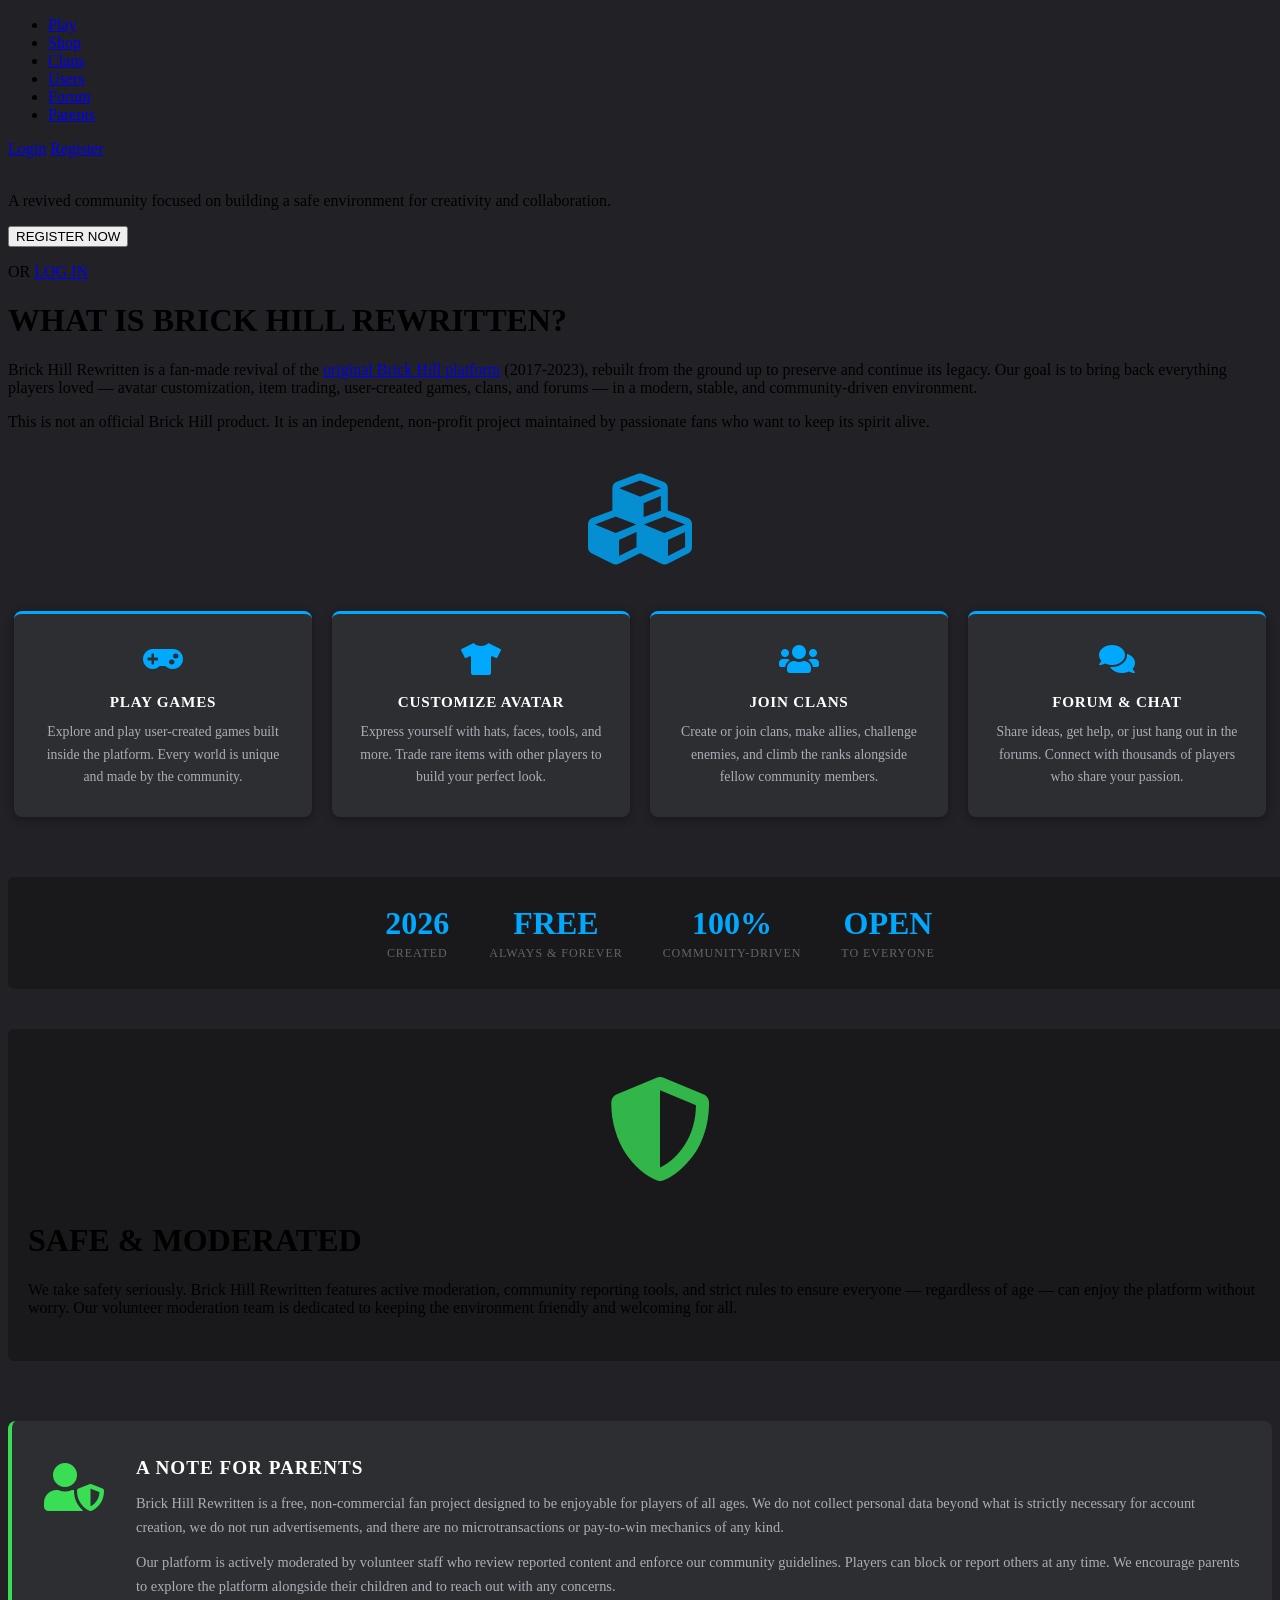
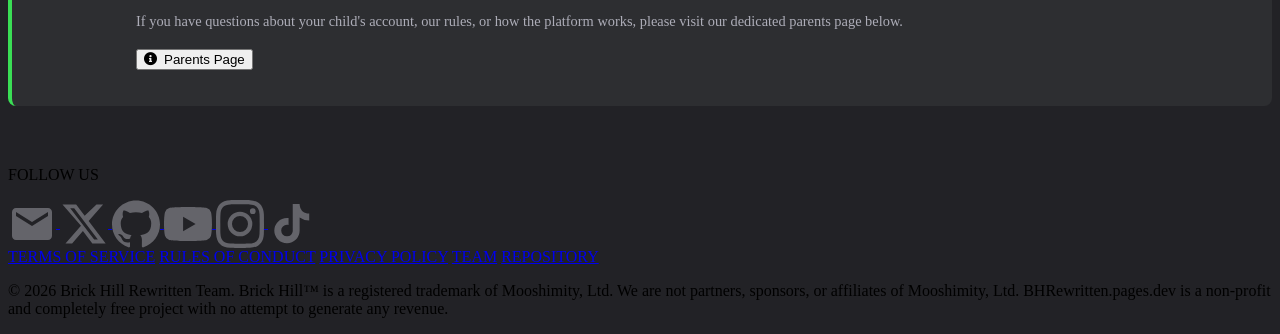
==== index.html @ 9c83d8af "#001: Addition of the homepage" ====
<!DOCTYPE html>
<html lang="en" class="theme-dark">
<head>

<meta charset="utf-8">
<meta name="viewport" content="width=device-width, initial-scale=1">
<meta name="theme-color" content="#00A9FE">
<meta name="og:image" content="cdn/favicon.ico">
<meta name="og:site_name" content="Brick Hill Rewritten">
<meta name="og:description" content="A platform built on its community where you can customise your avatar, create and play games, or just socialise with others!">
<meta name="csrf-token" content="A2PENEVIBz4i1ykmgfzzPBKnnveOtSTsAEjnSkka">
<meta name="user-data" data-authenticated="false">
<title>Brick Hill Rewritten</title>
<meta name="og:title" content="Brick Hill Rewritten">
<link href="cdn/favicon.ico" rel="icon">
<link href="cdn/css/c9a0705161b97f89816f.css" rel="stylesheet" type="text/css">
<link href="cdn/css/0ae4afbd7666558dc6c6.css" rel="stylesheet" type="text/css">
<link rel="stylesheet" href="https://use.fontawesome.com/releases/v5.6.3/css/all.css" crossorigin="anonymous">
<script src="cdn/js/a7ee297bf1549559dc3f.js"></script>
<script src="cdn/js/2be524371fb890d9a658.js"></script>
<script src="cdn/js/d5fc6b02ce16b82664fd.js"></script>
<script src="cdn/js/fd81458147e6d5526c5d.js"></script>
<script src="cdn/js/57af023c87e71bf36f5a.js"></script>
<meta name="author" content="Brick Hill Rewritten">

<style>
body {
    background-color: #222226;
}

.feature-cards {
    display: flex;
    flex-wrap: wrap;
    gap: 20px;
    justify-content: center;
    margin: 20px 0 60px;
    width: 100%;
}
.feature-card {
    background-color: #2d2e31;
    border-radius: 8px;
    padding: 28px 24px;
    flex: 1 1 200px;
    max-width: 250px;
    text-align: center;
    border-top: 3px solid #00A9FE;
    box-shadow: 0 2px 8px rgba(0,0,0,.35);
}
.feature-card .feature-icon {
    font-size: 2rem;
    color: #00A9FE;
    margin-bottom: 14px;
}
.feature-card h3 {
    margin: 0 0 10px;
    font-size: .95em;
    font-weight: 700;
    text-transform: uppercase;
    letter-spacing: .05em;
    color: #fff;
}
.feature-card p {
    font-size: .86em;
    color: #adadb8;
    line-height: 1.65;
    margin: 0;
}

.stats-bar {
    background-color: #19191c;
    padding: 28px 20px;
    width: 100%;
    margin: 40px 0;
    border-radius: 6px;
}
.stats-bar .stats-inner {
    display: flex;
    justify-content: center;
    flex-wrap: wrap;
    gap: 40px;
}
.stats-bar .stat-item  { display: flex; flex-direction: column; align-items: center; }
.stats-bar .stat-number { font-size: 2rem; font-weight: 700; color: #00A9FE; }
.stats-bar .stat-label  { font-size: .75em; color: #64646a; text-transform: uppercase; letter-spacing: .08em; margin-top: 4px; }

.parents-section {
    background-color: #2d2e31;
    border-radius: 8px;
    padding: 36px 32px;
    margin: 0 0 60px;
    width: 100%;
    display: flex;
    align-items: flex-start;
    gap: 32px;
    border-left: 4px solid #3ADE55;
    box-sizing: border-box;
}
.parents-section .parents-icon { font-size: 3rem; color: #3ADE55; flex-shrink: 0; margin-top: 4px; }
.parents-section h2 { margin: 0 0 12px; font-size: 1.2em; font-weight: 700; text-transform: uppercase; letter-spacing: .05em; color: #fff; }
.parents-section p  { margin: 0 0 10px; color: #adadb8; font-size: .9em; line-height: 1.7; }
.parents-section .parents-links { margin-top: 16px; display: flex; gap: 12px; flex-wrap: wrap; }

.static-footer-wrap {
    position: relative;
}
.static-footer-wrap footer {
    position: relative !important;
    bottom: auto !important;
}
.footer-social-icon {
    display: inline-block;
    width: 48px;
    height: 48px;
    fill: #64646a;
    vertical-align: middle;
}

@media screen and (max-width: 767px) {
    .parents-section { flex-direction: column; padding: 24px 18px; }
    .feature-card    { max-width: 100%; }
}
</style>
</head>
<body>

<nav>
<div class="primary">
<div class="grid">
<div class="push-left">
<ul>
<li>
<a href="/play">
Play
</a>
</li>
<li>
<a href="/shop">
Shop
</a>
</li>
<li>
<a href="/clans">
Clans
</a>
</li>
<li>
<a href="/users">
Users
</a>
</li>
<li>
<a href="/forum">
Forum
</a>
</li>
<li>
<a href="/parents">
Parents
</a>
</li>
</ul>
</div>
<div class="nav-user push-right" id="info">
<div class="username login-buttons">
<a href="/login" class="login-button">Login</a>
<a href="/register" class="register-button">Register</a>
</div>
</div>
</div>
</div>
</nav>

<div class="new-theme landing-banner index-top-bar">
<img class="landing-image-top"/>
<p class="title shadow white-text"> A revived community focused on building a safe environment for creativity and collaboration. </p>
<a href="/register">
<button class="button blue no-overflow">REGISTER NOW</button>
</a>
<p class="landing-subtext shadow white-text">
OR <a class="landing-subtext" href="/login">LOG IN</a>
</p>
</div>

<div class="main-holder grid">
<notification id="notification-v" class="notification"></notification>

<div class="landing-content-section">
<div class="section-content-left">
<h1 class="section-content-title">WHAT IS BRICK HILL REWRITTEN?</h1>
<p class="section-content-text">Brick Hill Rewritten is a fan-made revival of the <a href="https://brick-hill.com">original Brick Hill platform</a> (2017-2023), rebuilt from the ground up to preserve and continue its legacy. Our goal is to bring back everything players loved — avatar customization, item trading, user-created games, clans, and forums — in a modern, stable, and community-driven environment.</p>
<p class="section-content-text" style="margin-top: 14px;">This is not an official Brick Hill product. It is an independent, non-profit project maintained by passionate fans who want to keep its spirit alive.</p>
</div>
<div class="section-content-right section-image" style="text-align:center;padding:20px;">
<i class="fas fa-cubes" style="font-size:6.5rem;color:#00A9FE;opacity:.8;"></i>
</div>
</div>

<div class="feature-cards">
<div class="feature-card">
<div class="feature-icon"><i class="fas fa-gamepad"></i></div>
<h3>Play Games</h3>
<p>Explore and play user-created games built inside the platform. Every world is unique and made by the community.</p>
</div>
<div class="feature-card">
<div class="feature-icon"><i class="fas fa-tshirt"></i></div>
<h3>Customize Avatar</h3>
<p>Express yourself with hats, faces, tools, and more. Trade rare items with other players to build your perfect look.</p>
</div>
<div class="feature-card">
<div class="feature-icon"><i class="fas fa-users"></i></div>
<h3>Join Clans</h3>
<p>Create or join clans, make allies, challenge enemies, and climb the ranks alongside fellow community members.</p>
</div>
<div class="feature-card">
<div class="feature-icon"><i class="fas fa-comments"></i></div>
<h3>Forum & Chat</h3>
<p>Share ideas, get help, or just hang out in the forums. Connect with thousands of players who share your passion.</p>
</div>
</div>

<div class="stats-bar">
<div class="stats-inner">
<div class="stat-item">
<span class="stat-number">2026</span>
<span class="stat-label">Created</span>
</div>
<div class="stat-item">
<span class="stat-number">FREE</span>
<span class="stat-label">Always & Forever</span>
</div>
<div class="stat-item">
<span class="stat-number">100%</span>
<span class="stat-label">Community-Driven</span>
</div>
<div class="stat-item">
<span class="stat-number">OPEN</span>
<span class="stat-label">To Everyone</span>
</div>
</div>
</div>

<div class="stats-bar landing-content-section" style="background-color: #19191c;border-radius: 6px;">
<div class="section-content-left section-image" style="text-align:center;padding:20px;">
<i class="fas fa-shield-alt" style="font-size:6.5rem;color:#3ADE55;opacity:.8;"></i>
</div>
<div class="section-content-right">
<h1 class="section-content-title">SAFE & MODERATED</h1>
<p class="section-content-text">We take safety seriously. Brick Hill Rewritten features active moderation, community reporting tools, and strict rules to ensure everyone — regardless of age — can enjoy the platform without worry. Our volunteer moderation team is dedicated to keeping the environment friendly and welcoming for all.</p>
</div>
</div>

<div class="parents-section" style="margin-top:60px;">
<div class="parents-icon"><i class="fas fa-user-shield"></i></div>
<div>
<h2>A Note for Parents</h2>
<p>Brick Hill Rewritten is a free, non-commercial fan project designed to be enjoyable for players of all ages. We do not collect personal data beyond what is strictly necessary for account creation, we do not run advertisements, and there are no microtransactions or pay-to-win mechanics of any kind.</p>
<p>Our platform is actively moderated by volunteer staff who review reported content and enforce our community guidelines. Players can block or report others at any time. We encourage parents to explore the platform alongside their children and to reach out with any concerns.</p>
<p>If you have questions about your child's account, our rules, or how the platform works, please visit our dedicated parents page below.</p>
<div class="parents-links">
<a href="/parents">
<button class="button green no-overflow"><i class="fas fa-info-circle" style="margin-right:7px;"></i>Parents Page</button>
</a>
</div>
</div>
</div>

</div>
<div class="static-footer-wrap new-theme">
<footer>
  <div class="footer-social very-bold flex">
    <p class="blue-text no-mobile">FOLLOW US</p>

    <a href="mailto:bhrewritten@gmail.com" target="_blank">
      <svg class="footer-social-icon" viewBox="0 0 24 24" xmlns="http://www.w3.org/2000/svg">
      <path d="M20 4H4c-1.1 0-1.99.9-1.99 2L2 18c0 1.1.9 2 2 2h16c1.1 0 2-.9 2-2V6c0-1.1-.9-2-2-2zm0 4l-8 5-8-5V6l8 5 8-5v2z"/>
     </svg>
    </a>

    <a href="https://x.com/bhrewritten" target="_blank">
      <svg class="footer-social-icon" viewBox="0 0 24 24" xmlns="http://www.w3.org/2000/svg">
        <path d="M18.244 2.25h3.308l-7.227 8.26 8.502 11.24H16.17l-4.714-6.231-5.401 6.231H2.744l7.737-8.835L1.254 2.25H8.08l4.253 5.622 5.91-5.622zm-1.161 17.52h1.833L7.084 4.126H5.117z"/>
      </svg>
    </a>

    <a href="https://github.com/luizcsx/bhrewritten" target="_blank">
      <svg class="footer-social-icon" viewBox="0 0 24 24" xmlns="http://www.w3.org/2000/svg">
        <path d="M12 .297c-6.63 0-12 5.373-12 12 0 5.303 3.438 9.8 8.205 11.385.6.113.82-.258.82-.577 0-.285-.01-1.04-.015-2.04-3.338.724-4.042-1.61-4.042-1.61C4.422 18.07 3.633 17.7 3.633 17.7c-1.087-.744.084-.729.084-.729 1.205.084 1.838 1.236 1.838 1.236 1.07 1.835 2.809 1.305 3.495.998.108-.776.417-1.305.76-1.605-2.665-.3-5.466-1.332-5.466-5.93 0-1.31.465-2.38 1.235-3.22-.135-.303-.54-1.523.105-3.176 0 0 1.005-.322 3.3 1.23.96-.267 1.98-.399 3-.405 1.02.006 2.04.138 3 .405 2.28-1.552 3.285-1.23 3.285-1.23.645 1.653.24 2.873.12 3.176.765.84 1.23 1.91 1.23 3.22 0 4.61-2.805 5.625-5.475 5.92.42.36.81 1.096.81 2.22 0 1.606-.015 2.896-.015 3.286 0 .315.21.69.825.57C20.565 22.092 24 17.592 24 12.297c0-6.627-5.373-12-12-12"/>
      </svg>
    </a>

    <a href="https://www.youtube.com/@bhrewritten" target="_blank">
      <svg class="footer-social-icon" viewBox="0 0 24 24" xmlns="http://www.w3.org/2000/svg">
        <path d="M23.498 6.186a3.016 3.016 0 0 0-2.122-2.136C19.505 3.545 12 3.545 12 3.545s-7.505 0-9.377.505A3.017 3.017 0 0 0 .502 6.186C0 8.07 0 12 0 12s0 3.93.502 5.814a3.016 3.016 0 0 0 2.122 2.136c1.871.505 9.376.505 9.376.505s7.505 0 9.377-.505a3.015 3.015 0 0 0 2.122-2.136C24 15.93 24 12 24 12s0-3.93-.502-5.814zM9.545 15.568V8.432L15.818 12l-6.273 3.568z"/>
      </svg>
    </a>

    <a href="https://instagram.com/bhrewritten" target="_blank">
      <svg class="footer-social-icon" viewBox="0 0 24 24" xmlns="http://www.w3.org/2000/svg">
        <path d="M12 2.163c3.204 0 3.584.012 4.85.07 3.252.148 4.771 1.691 4.919 4.919.058 1.265.069 1.645.069 4.849 0 3.205-.012 3.584-.069 4.849-.149 3.225-1.664 4.771-4.919 4.919-1.266.058-1.644.07-4.85.07-3.204 0-3.584-.012-4.849-.07-3.26-.149-4.771-1.699-4.919-4.92-.058-1.265-.07-1.644-.07-4.849 0-3.204.013-3.583.07-4.849.149-3.227 1.664-4.771 4.919-4.919 1.266-.057 1.645-.069 4.849-.069zM12 0C8.741 0 8.333.014 7.053.072 2.695.272.273 2.69.073 7.052.014 8.333 0 8.741 0 12c0 3.259.014 3.668.072 4.948.2 4.358 2.618 6.78 6.98 6.98C8.333 23.986 8.741 24 12 24c3.259 0 3.668-.014 4.948-.072 4.354-.2 6.782-2.618 6.979-6.98.059-1.28.073-1.689.073-4.948 0-3.259-.014-3.667-.072-4.947-.196-4.354-2.617-6.78-6.979-6.98C15.668.014 15.259 0 12 0zm0 5.838a6.162 6.162 0 1 0 0 12.324 6.162 6.162 0 0 0 0-12.324zM12 16a4 4 0 1 1 0-8 4 4 0 0 1 0 8zm6.406-11.845a1.44 1.44 0 1 0 0 2.881 1.44 1.44 0 0 0 0-2.881z"/>
      </svg>
    </a>

    <a href="https://tiktok.com/@bhrewritten" target="_blank">
      <svg class="footer-social-icon" viewBox="0 0 24 24" xmlns="http://www.w3.org/2000/svg">
        <path d="M19.59 6.69a4.83 4.83 0 0 1-3.77-4.25V2h-3.45v13.67a2.89 2.89 0 0 1-2.88 2.5 2.89 2.89 0 0 1-2.89-2.89 2.89 2.89 0 0 1 2.89-2.89c.28 0 .54.04.79.1V9.01a6.33 6.33 0 0 0-.79-.05 6.34 6.34 0 0 0-6.34 6.34 6.34 6.34 0 0 0 6.34 6.34 6.34 6.34 0 0 0 6.33-6.34V8.69a8.18 8.18 0 0 0 4.78 1.52V6.76a4.85 4.85 0 0 1-1.01-.07z"/>
      </svg>
    </a>
  </div>

  <div class="footer-divider"></div>

  <div class="footer-links flex">
    <a href="/terms">TERMS OF SERVICE</a>
    <a href="/rules">RULES OF CONDUCT</a>
    <a href="/privacy">PRIVACY POLICY</a>
    <a href="/team">TEAM</a>
    <a href="https://github.com/luizcsx/bh-rewritten">REPOSITORY</a>
  </div>

  <div class="footer-divider"></div>

  <p class="footer-copyright">
    &copy; <script>document.write(new Date().getFullYear())</script> Brick Hill Rewritten Team. Brick Hill™ is a registered trademark of Mooshimity, Ltd. We are not partners, sponsors, or affiliates of Mooshimity, Ltd. BHRewritten.pages.dev is a non-profit and completely free project with no attempt to generate any revenue.
  </p>
</footer>
</div>

</body>
</html>
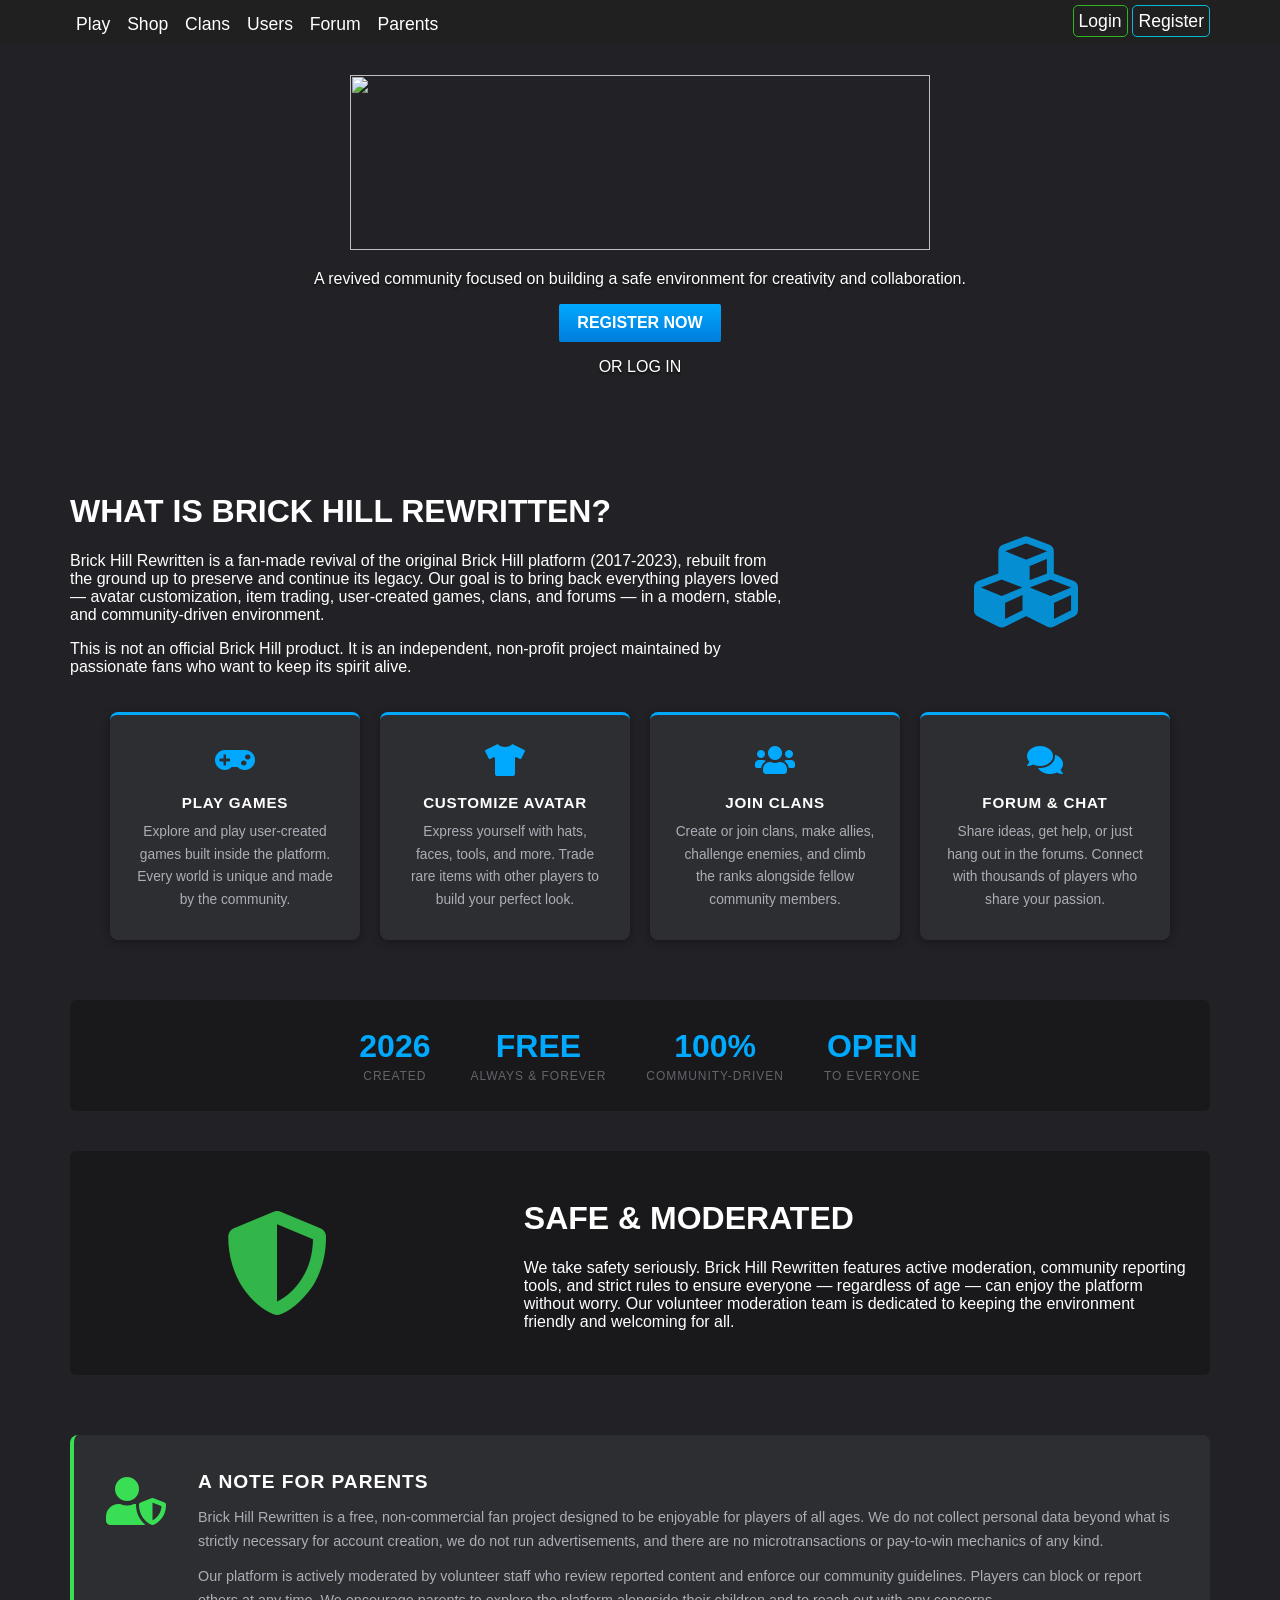
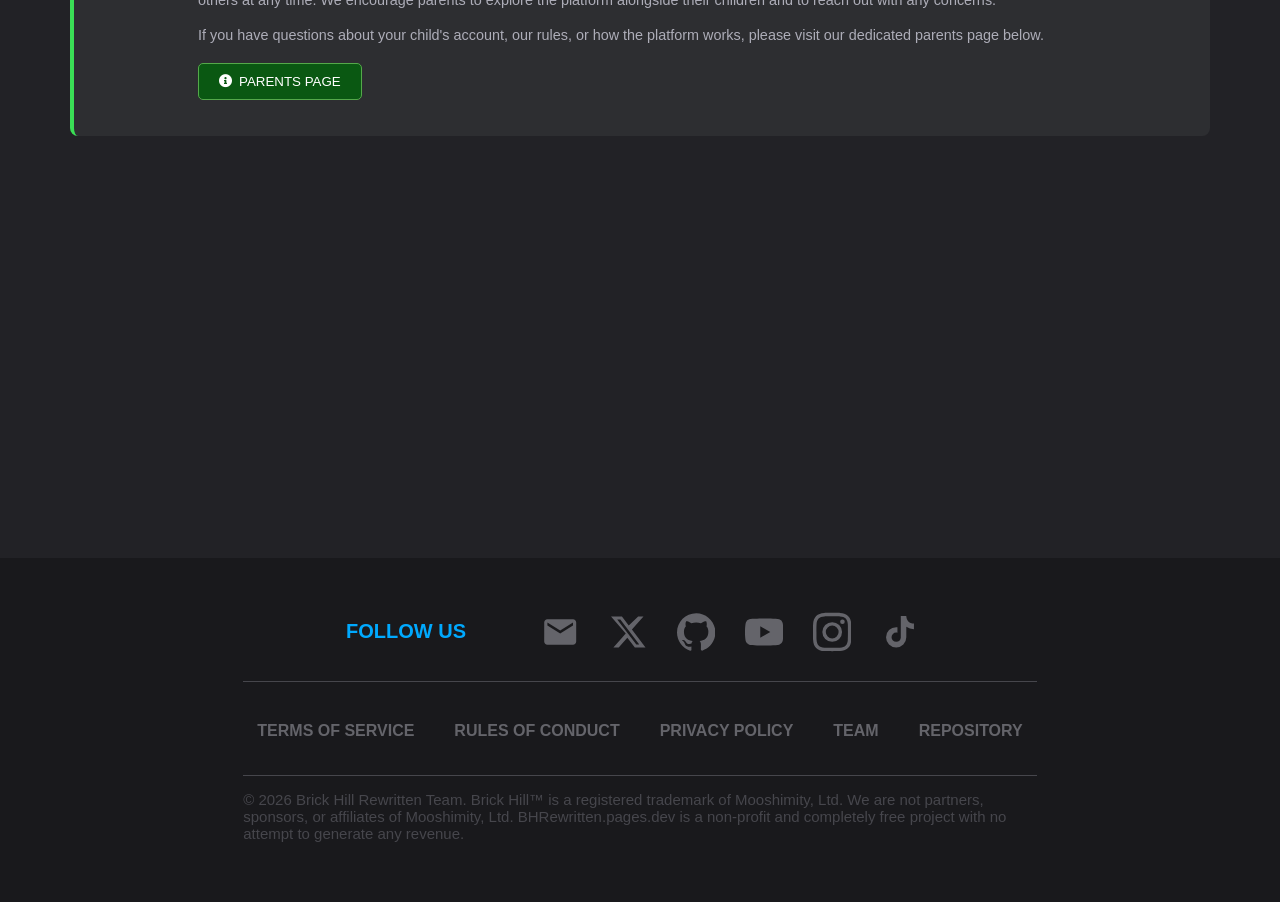
==== commit 7c383eb0: "#005: Repository link corrected" ====
--- a/index.html
+++ b/index.html
@@ -314,7 +314,7 @@
     <a href="/rules">RULES OF CONDUCT</a>
     <a href="/privacy">PRIVACY POLICY</a>
     <a href="/team">TEAM</a>
-    <a href="https://github.com/luizcsx/bh-rewritten">REPOSITORY</a>
+    <a href="https://github.com/luizcsx/bhrewritten">REPOSITORY</a>
   </div>
 
   <div class="footer-divider"></div>
--- a/cdn/css/c9a0705161b97f89816f.css
+++ b/cdn/css/c9a0705161b97f89816f.css
@@ -0,0 +1,3511 @@
+.flex-container,.fp {
+    display: flex
+}
+
+.flex-container.flex-column,.fp.flex-column {
+    flex-direction: column
+}
+
+.flex-container .flex-child,.flex-container .fc,.fp .flex-child,.fp .fc {
+    flex: 1
+}
+
+.flex-container .flex-child.center-self,.flex-container .fc.center-self,.fp .flex-child.center-self,.fp .fc.center-self {
+    align-self: center
+}
+
+.flex-container.content-center,.fp.content-center {
+    justify-content: center
+}
+
+.flex-container .flex-card,.fp .flex-card {
+    display: flex;
+    flex: 1
+}
+
+.flex-container .flex-card.content,.fp .flex-card.content {
+    flex: 1
+}
+
+.overflow-auto {
+    overflow: auto
+}
+
+.block {
+    display: block
+}
+
+.text-right {
+    text-align: right
+}
+
+.text-left {
+    text-align: left
+}
+
+.circle {
+    border-radius: 50%
+}
+
+.unselectable {
+    user-select: none
+}
+
+.ellipsis {
+    text-overflow: ellipsis;
+    overflow: hidden;
+    white-space: nowrap
+}
+
+.no-right-rad,div.no-right-rad,label.no-right-rad {
+    border-top-right-radius: 0;
+    border-bottom-right-radius: 0
+}
+
+.no-rad,div.no-rad,label.no-rad {
+    border-radius: 0
+}
+
+.no-left-rad,div.no-left-rad,label.no-left-rad {
+    border-top-left-radius: 0;
+    border-bottom-left-radius: 0
+}
+
+.absolute {
+    position: absolute
+}
+
+.absolute.right {
+    right: 0
+}
+
+.absolute.left {
+    left: 0
+}
+
+.absolute.top {
+    top: 0
+}
+
+.absolute.bottom {
+    bottom: 0
+}
+
+.f-right {
+    float: right
+}
+
+.f-left {
+    float: left
+}
+
+html,body {
+    margin: 0;
+    padding: 0
+}
+
+body {
+    position: relative;
+    min-height: 100vh
+}
+
+li:not(.normal) {
+    list-style: none
+}
+
+ol:not(.normal),ul:not(.normal) {
+    padding: 0;
+    margin: 0
+}
+
+* {
+    box-sizing: border-box
+}
+
+a {
+    text-decoration: none;
+    color: inherit
+}
+
+button,input,textarea,option,select {
+    font-family: Montserrat,sans-serif;
+    font-weight: 500
+}
+
+button {
+    font-weight: inherit
+}
+
+button:focus,select:focus {
+    outline: none
+}
+
+@font-face {
+    font-family: montserrat;
+    font-weight: 500;
+    src: url(font/6fd836a65acf6d59bd2f.woff2)
+}
+
+@font-face {
+    font-family: montserrat;
+    font-weight: 600;
+    src: url(font/c18b4ac34e93857f7437.woff2) format("woff2"),url(font/27dfd575571f017cc9a7.ttf) format("ttf")
+}
+
+@font-face {
+    font-family: montserrat;
+    font-weight: 700;
+    src: url(font/66fd2310725b78026454.woff2) format("woff2"),url(font/68c8d686f4b0d91b92f1.ttf) format("ttf")
+}
+
+body {
+    font-family: Montserrat,sans-serif;
+    font-weight: 500;
+    color: #fff;
+    background-color: #242426
+}
+
+nav {
+    width: 100%;
+    overflow: auto;
+    margin-bottom: 20px;
+    z-index: 2
+}
+
+nav div.primary {
+    overflow: auto;
+    background-color: #212020;
+    color: #fff;
+    font-size: 1.1em;
+    padding-top: 6px
+}
+
+nav div.primary ul li a:hover {
+    border-color: red;
+    border-color: #fff
+}
+
+nav div.secondary {
+    overflow: auto;
+    background-color: #2e2f32;
+    color: #d6e5ee;
+    font-size: .9em;
+    padding-top: 0
+}
+
+nav div.secondary ul li a:hover {
+    border-color: red;
+    border-color: #fff
+}
+
+nav .info {
+    border-radius: 5px;
+    padding: 5px 10px;
+    background-color: #2e2f32;
+    display: inline-block
+}
+
+nav .info a {
+    font-size: .8em;
+    display: inline-block;
+    padding: 0 10px
+}
+
+nav .push-left,nav .push-right {
+    display: inline-block
+}
+
+nav .push-left {
+    vertical-align: top
+}
+
+nav .push-right {
+    vertical-align: bottom
+}
+
+nav .username {
+    margin: 5px 0 0 15px;
+    float: right;
+    cursor: pointer
+}
+
+nav .username .username-holder {
+    max-width: 125px
+}
+
+nav .username i {
+    vertical-align: text-top;
+    margin-left: 4px
+}
+
+@media handheld,only screen and (max-width: 767px) {
+    nav {
+        text-align:center
+    }
+
+    nav .grid {
+        padding-left: 10px
+    }
+
+    nav .nav-user {
+        text-align: center;
+        float: none
+    }
+
+    nav .username {
+        float: none;
+        margin-bottom: 5px
+    }
+
+    nav .username.login-buttons {
+        margin-bottom: 10px
+    }
+}
+
+nav div ul {
+    overflow: auto;
+    list-style: none
+}
+
+nav div ul li {
+    display: inline-block;
+    padding: 0 1px
+}
+
+nav div ul li a {
+    display: inline-block;
+    padding: 8px 5px;
+    border-bottom: 2px solid transparent
+}
+
+.login-button {
+    border: 1px solid #2fb621;
+    color: #fff;
+    padding: 5px;
+    border-radius: 5px;
+    transition: background-color 50ms linear
+}
+
+.login-button:hover {
+    background-color: #2fb621
+}
+
+.register-button {
+    border: 1px solid #00bcd4;
+    color: #fff;
+    padding: 5px;
+    border-radius: 5px;
+    transition: background-color 50ms linear
+}
+
+.register-button:hover {
+    background-color: #00bcd4
+}
+
+.notif,.nav-notif {
+    margin-top: -4px;
+    float: right;
+    background-color: #c61400;
+    padding: 2px 4px;
+    color: #fff;
+    font-size: .6em;
+    font-weight: 600;
+    border-radius: 5px
+}
+
+.side-ad {
+    padding-top: 50px;
+    padding-left: 50px;
+    padding-right: 50px;
+    position: absolute;
+    display: none
+}
+
+@media only screen and (min-width: 1500px) {
+    .side-ad {
+        display:block
+    }
+}
+
+@media only screen and (max-width: 1800px) {
+    .side-ad {
+        padding-left:10px;
+        padding-right: 10px
+    }
+}
+
+.card {
+    border-radius: 5px;
+    overflow: auto;
+    box-shadow: 0 2px 5px #0003
+}
+
+.card .top:not(.absolute) {
+    overflow: auto;
+    padding: 10px;
+    font-weight: 700;
+    border-bottom: 1.5px solid;
+    color: #fff;
+    background-color: #3b3c40;
+    border-color: #2d2e31
+}
+
+.card .top:not(.absolute).green {
+    color: #54a84a;
+    background-color: #0a5812;
+    border-color: #54a84a
+}
+
+.card .top:not(.absolute).blue {
+    color: #869eff;
+    background-color: #134b7b;
+    border-color: #869eff
+}
+
+.card .top:not(.absolute).red {
+    color: #ff8686;
+    background-color: #9f1212;
+    border-color: #ff6161
+}
+
+.card .top:not(.absolute).orange {
+    color: #e5c765;
+    background-color: #9f7e12;
+    border-color: #e5c765
+}
+
+.card .content {
+    height: inherit;
+    overflow: auto;
+    padding: 10px;
+    background-color: #343538
+}
+
+.card .border {
+    border: 1px solid #dcdcdc
+}
+
+.card .name {
+    overflow: hidden;
+    color: #d2d2d2;
+    font-weight: 600;
+    display: inline-block
+}
+
+.card .creator {
+    overflow: hidden;
+    color: #dfdfdf;
+    font-size: .9em
+}
+
+.card .thumbnail {
+    padding: 20px;
+    text-align: center;
+    background-color: #233036
+}
+
+.card .thumbnail.no-padding {
+    padding: 0
+}
+
+.card .thumbnail img {
+    height: 100%;
+    width: 100%;
+    display: block
+}
+
+.card .thumbnail.dark {
+    background-color: #2d2e31
+}
+
+.card .footer {
+    border-top: 1px solid #212121;
+    padding: 10px;
+    background-color: #2f2f2f
+}
+
+.card .footer .playing {
+    text-align: right;
+    color: #af1111;
+    font-weight: 600
+}
+
+.card:not(.no-margin) {
+    margin-bottom: 10px
+}
+
+.label {
+    font-size: .9em;
+    font-weight: 500;
+    color: #e6e6e6
+}
+
+.label.dark {
+    color: #d2d2d2
+}
+
+.label.dark-grey {
+    color: #c4c4c4
+}
+
+.label.black {
+    color: #fff
+}
+
+.label.small {
+    font-size: .8em
+}
+
+button:not(.plain),.button:not(.plain) {
+    text-align: center;
+    padding: 10px 20px;
+    border-radius: 5px;
+    border: 1px solid;
+    display: inline-block;
+    text-transform: uppercase;
+    color: #fff;
+    background-color: #d0d0d0;
+    border-color: #adadad
+}
+
+button:not(.plain):not([disabled]).blue,.button:not(.plain):not([disabled]).blue {
+    color: #fff;
+    background-color: #134b7b;
+    border-color: #869eff
+}
+
+button:not(.plain):not([disabled]).green,.button:not(.plain):not([disabled]).green {
+    color: #fff;
+    background-color: #0a5812;
+    border-color: #54a84a
+}
+
+button:not(.plain):not([disabled]).red,.button:not(.plain):not([disabled]).red {
+    color: #fff;
+    background-color: #9f1212;
+    border-color: #ff6161
+}
+
+button:not(.plain):not([disabled]).orange,.button:not(.plain):not([disabled]).orange {
+    color: #fff;
+    background-color: #9f7e12;
+    border-color: #e5c765
+}
+
+button:not(.plain):not([disabled]).hgreen,.button:not(.plain):not([disabled]).hgreen {
+    color: #54a84a;
+    background-color: #0a5812;
+    border-color: #54a84a
+}
+
+button:not(.plain):not([disabled]).hblue,.button:not(.plain):not([disabled]).hblue {
+    color: #869eff;
+    background-color: #134b7b;
+    border-color: #869eff
+}
+
+button:not(.plain):not([disabled]).hred,.button:not(.plain):not([disabled]).hred {
+    color: #ff8686;
+    background-color: #9f1212;
+    border-color: #ff6161
+}
+
+button:not(.plain):not([disabled]).horange,.button:not(.plain):not([disabled]).horange {
+    color: #e5c765;
+    background-color: #9f7e12;
+    border-color: #e5c765
+}
+
+button:not(.plain):not([disabled]).bits,.button:not(.plain):not([disabled]).bits {
+    color: #fff;
+    background-color: #f49b00;
+    border-color: #f49b00
+}
+
+button:not(.plain):not([disabled]).bucks,.button:not(.plain):not([disabled]).bucks {
+    color: #fff;
+    background-color: #009624;
+    border-color: #009624
+}
+
+button:not(.plain):not([disabled]).free,.button:not(.plain):not([disabled]).free {
+    color: #fff;
+    background-color: #6fb6db;
+    border-color: #419dda
+}
+
+button[disabled],.button[disabled] {
+    cursor: not-allowed!important
+}
+
+button.plain,.button.plain {
+    border: 0;
+    font-size: 1em;
+    padding: 0
+}
+
+button.no-click,button.no-click[disabled],.button.no-click,.button.no-click[disabled] {
+    cursor: default;
+    color: #fff;
+    background-color: #d0d0d0;
+    border-color: #adadad
+}
+
+button:hover,.button:hover {
+    cursor: pointer
+}
+
+button.no-cap,.button.no-cap {
+    text-transform: inherit
+}
+
+button.flat,.button.flat {
+    border-color: #0000
+}
+
+button.small,.button.small {
+    padding: 5px 10px
+}
+
+button.purchase,.button.purchase {
+    font-size: 15px;
+    min-width: 100px
+}
+
+button.tab-button,.button.tab-button {
+    font-weight: 600;
+    font-size: 17px
+}
+
+button.tab-button.transparent,.button.tab-button.transparent {
+    background-color: #0000;
+    border-color: #0000;
+    color: #fff
+}
+
+button.tab-button.transparent:hover,.button.tab-button.transparent:hover {
+    background-color: #0000001a
+}
+
+.tab-buttons {
+    margin-bottom: 10px
+}
+
+input,textarea {
+    padding: 4px;
+    color: #fff;
+    border-radius: 5px;
+    background-color: #2f2f2f;
+    border: 1px solid #232121
+}
+
+input.rigid,textarea.rigid {
+    border-radius: 2px;
+    color: #797979;
+    padding: 10px;
+    background-color: #2f2c2c;
+    border: 1px solid #232121
+}
+
+input::placeholder,textarea::placeholder {
+    font-weight: 600;
+    color: #a8a8a8
+}
+
+input:focus,textarea:focus {
+    outline: none
+}
+
+.input-group {
+    display: inline-flex;
+    margin-bottom: 4px;
+    overflow: auto;
+    border-radius: 5px;
+    border: 1px solid #232121
+}
+
+.input-group.fill {
+    display: flex;
+    align-items: stretch
+}
+
+.input-group.fill .input-button {
+    flex: 0
+}
+
+.input-group.fill input,.input-group.fill textarea,.input-group.fill .input {
+    flex: 1
+}
+
+.input-group.rigid {
+    border-radius: 2px;
+    color: #797979;
+    padding: 10px;
+    background-color: #2f2c2c;
+    color: #fff;
+    border: 1px solid #232121
+}
+
+.input-group input,.input-group textarea,.input-group .input-button {
+    flex: 1;
+    border-radius: 0;
+    border: none
+}
+
+.input-group .input-button {
+    border-left: 1px solid #869eff;
+    color: #fff;
+    background-color: #134b7b;
+    padding: 4px 15px;
+    font-size: 13.3px;
+    font-weight: 600
+}
+
+.input-group .input-button:hover {
+    cursor: pointer
+}
+
+.width-100 {
+    display: block;
+    width: 100%
+}
+
+.margin-5 {
+    margin-bottom: 5px
+}
+
+.select,select {
+    background-color: #2f2f2f;
+    border-color: #232121;
+    border-radius: 3px;
+    font-weight: 600;
+    padding: 8px;
+    color: #fff
+}
+
+.select option,select option {
+    color: #fff
+}
+
+.select.small-padding,select.small-padding {
+    padding: 0 8px
+}
+
+.bits-text {
+    color: #f49b00
+}
+
+.bucks-text {
+    color: #009624
+}
+
+.free-text {
+    color: #0f7bff
+}
+
+.offsale-text {
+    color: #cacaca
+}
+
+.red-text {
+    color: #ce1b1b
+}
+
+.blue-text {
+    color: #196fb5
+}
+
+.green-text {
+    color: #2fb621
+}
+
+.white-text {
+    color: #fff
+}
+
+.light-gray-text {
+    color: #9e9e9e
+}
+
+.gray-text {
+    color: #d2d2d2
+}
+
+.agray-text {
+    color: #dfdfdf
+}
+
+.dark-gray-text {
+    color: #c4c4c4
+}
+
+.darkest-gray-text {
+    color: #d4d4d4
+}
+
+.ablack-text {
+    color: #d2d2d2
+}
+
+.select-color-text,.black-text {
+    color: #fff
+}
+
+.favorite-text {
+    color: #fcc100
+}
+
+.large-text {
+    font-size: 2em
+}
+
+.medium-text {
+    font-size: 1.5rem
+}
+
+.smedium-text {
+    font-size: 1.2rem
+}
+
+.normal-text {
+    font-size: 1rem
+}
+
+.small-text {
+    font-size: .9rem
+}
+
+.smaller-text {
+    font-size: .8rem
+}
+
+b,.bold {
+    font-weight: 600
+}
+
+.very-bold {
+    font-weight: 700
+}
+
+.cap-text {
+    text-transform: uppercase
+}
+
+.center-text,.text-center {
+    text-align: center
+}
+
+.pointer,.hover-cursor:hover {
+    cursor: pointer
+}
+
+hr,.line {
+    border: 0;
+    height: 0;
+    border-top: 1px solid #303133;
+    border-bottom: 1px solid #303133
+}
+
+.alert {
+    margin-bottom: 10px;
+    border-radius: 5px;
+    text-align: center;
+    padding: 10px;
+    color: #fff
+}
+
+.alert.success {
+    background-color: #23d160
+}
+
+.alert.error {
+    background-color: #ef263d
+}
+
+.alert.warning {
+    background-color: #ef9526
+}
+
+.blockquote,blockquote {
+    word-wrap: break-word;
+    padding: 3px 0 3px 3px;
+    border-left: 4px solid #eee;
+    margin-left: 0
+}
+
+.blockquote.red,blockquote.red {
+    border-color: #af1111
+}
+
+.blockquote.green,blockquote.green {
+    border-color: #1d6918
+}
+
+.blockquote.blue,blockquote.blue {
+    border-color: #1c4788
+}
+
+.blockquote.orange,blockquote.orange {
+    border-color: #cab124
+}
+
+.tabs {
+    margin-bottom: 10px
+}
+
+.tabs .tab {
+    text-align: center;
+    color: #fff;
+    border-radius: 5px 5px 0 0;
+    padding: 10px;
+    background-color: #2c2d2f;
+    border: 1px solid;
+    border-color: #2f3033;
+    font-size: 1.1rem
+}
+
+.tabs .tab.active {
+    background-color: #343538;
+    font-weight: 600;
+    border-bottom: 1px solid transparent
+}
+
+.tabs .tab:hover {
+    cursor: pointer
+}
+
+.tabs .tab-body {
+    min-width: 100%;
+    overflow: auto;
+    padding: 10px;
+    border: 1px solid #2f3033;
+    border-top: 0;
+    border-radius: 0 0 5px 5px;
+    background-color: #343538
+}
+
+.tabs .tab-body:not(.active) {
+    display: none
+}
+
+.button-tabs .button-tab:not(.active) {
+    display: none
+}
+
+.vertical-tab {
+    border-radius: 5px;
+    list-style: none;
+    overflow: hidden
+}
+
+.vertical-tab li,.vertical-tab .tab {
+    border-left: 4px solid transparent;
+    padding: 10px;
+    transition: background-color .1s linear
+}
+
+.vertical-tab li.active,.vertical-tab .tab.active {
+    border-color: #ce1b1b;
+    background-color: #2c2d2f
+}
+
+.vertical-tab li:hover,.vertical-tab .tab:hover {
+    cursor: pointer;
+    border-color: #ce1b1b;
+    background-color: #2c2d2f
+}
+
+.box {
+    border: 1px solid #27282b;
+    border-radius: 5px
+}
+
+.box.shaded {
+    background-color: #2f3033
+}
+
+.box.img {
+    text-align: center
+}
+
+.box.game-img {
+    border: 0 transparent
+}
+
+.box.game-img img {
+    border-radius: 5px;
+    width: 100%;
+    display: block
+}
+
+.box.item-img {
+    padding: 50px;
+    text-align: center
+}
+
+.box.item-img img {
+    width: 100%
+}
+
+.box.item-img.special {
+    border: 5px solid #ffd52d
+}
+
+.box.item-img.owns {
+    border: 5px solid #4cb04c
+}
+
+.modal {
+    position: fixed;
+    z-index: 2000;
+    left: 0;
+    top: 0;
+    width: 100%;
+    height: 100%;
+    overflow: auto;
+    background-color: #0006
+}
+
+.modal .close {
+    color: #aaa;
+    float: right;
+    font-size: 28px;
+    font-weight: 700;
+    margin-top: -10px
+}
+
+.modal .close:focus,.modal .close:hover {
+    color: #000;
+    text-decoration: none;
+    cursor: pointer
+}
+
+.modal .modal-content {
+    background-color: #343538;
+    margin: 15% auto;
+    padding: 20px;
+    width: 20%;
+    min-width: 250px
+}
+
+.modal .modal-buttons {
+    display: flex;
+    justify-content: center;
+    margin-top: 20px
+}
+
+.modal .cancel-button {
+    background-color: #fff;
+    color: #000;
+    border: 1px solid #b8b8b8
+}
+
+.hover-card:not(.thread-card) {
+    height: 128px
+}
+
+.hover-card {
+    transition: background-color .05s linear;
+    border-radius: 5px;
+    overflow: hidden
+}
+
+.hover-card:not(:last-of-type) {
+    margin-bottom: 5px;
+    margin-top: 5px
+}
+
+.hover-card:not(.np) {
+    padding: 5px
+}
+
+.hover-card.viewed {
+    background-color: #2e2f31
+}
+
+.hover-card:hover {
+    background-color: #2c2d2f
+}
+
+.hover-card.clan .clan-logo {
+    height: 100%;
+    width: 10%;
+    margin-right: 1%;
+    float: left;
+    min-width: 114px
+}
+
+.hover-card.clan .clan-logo img {
+    height: 100%;
+    width: 100%
+}
+
+.hover-card.clan .clan-stats {
+    width: 86%;
+    float: left
+}
+
+.hover-card .clan-description {
+    overflow: hidden;
+    max-height: 200px;
+    display: -webkit-box;
+    -webkit-box-orient: vertical;
+    -webkit-line-clamp: 5;
+    text-overflow: -o-ellipsis-lastline
+}
+
+.hover-card .data-trade {
+    height: 100%
+}
+
+.more-popover {
+    position: absolute;
+    visibility: hidden;
+    z-index: 1000;
+    opacity: 0;
+    transition: visibility .2s,opacity .2s linear
+}
+
+.more-popover.active {
+    visibility: visible;
+    opacity: 1
+}
+
+.more-popover li:not(:first-child):not(:last-child) * {
+    border-radius: 0
+}
+
+.more-popover li:first-child * {
+    border-radius: 5px 5px 0 0
+}
+
+.more-popover li:last-child * {
+    border-radius: 0 0 5px 5px
+}
+
+.more-popover li:only-child * {
+    border-radius: 5px
+}
+
+.more-popover ul {
+    box-shadow: 0 2px 20px #0000004d;
+    border-radius: 5px;
+    list-style-type: none;
+    top: -13px;
+    position: relative;
+    -webkit-user-select: none;
+    -moz-user-select: none;
+    -ms-user-select: none;
+    user-select: none
+}
+
+.more-popover li {
+    min-width: 125px
+}
+
+.more-popover li * {
+    color: #000;
+    background-color: #fff;
+    border-radius: 5px;
+    padding: 10px 0 10px 5px;
+    display: block;
+    transition: background-color .1s
+}
+
+.more-popover li :hover {
+    background-color: #f4f4f4
+}
+
+.more-popover.user li * {
+    background-color: #636363;
+    color: #fff;
+    padding-right: 70px
+}
+
+.more-popover.user li :hover {
+    background-color: #585858
+}
+
+dropdown {
+    display: none
+}
+
+#dropdown-v div,.dropdown {
+    position: absolute;
+    margin-right: 5px
+}
+
+.dropdown-content {
+    position: absolute;
+    z-index: 1000;
+    visibility: hidden;
+    opacity: 0;
+    transition: visibility .2s,opacity .2s ease-in-out
+}
+
+.dropdown-content.active {
+    display: block;
+    visibility: visible;
+    opacity: 1
+}
+
+.dropdown-content.logout-dropdown li * {
+    color: #fff;
+    background-color: #636363
+}
+
+.dropdown-content.logout-dropdown li :hover {
+    background-color: #585858
+}
+
+.dropdown-content.logout-dropdown .dropdown-arrow {
+    border-bottom: 7px solid #636363
+}
+
+.dropdown-content .dropdown-arrow {
+    z-index: 500;
+    left: 50%;
+    margin-left: -7px;
+    position: absolute;
+    top: -20px;
+    width: 0;
+    height: 0;
+    border-left: 7px solid transparent;
+    border-right: 7px solid transparent;
+    border-bottom: 7px solid #343538
+}
+
+.dropdown-content .user li * {
+    background-color: #343538;
+    color: #fff;
+    padding-right: 70px
+}
+
+.dropdown-content li :hover {
+    background-color: #2c2d2f
+}
+
+.dropdown-content li {
+    cursor: pointer;
+    min-width: 125px
+}
+
+.dropdown-content li * {
+    background-color: #343538;
+    padding: 10px 0 10px 5px;
+    display: block;
+    transition: background-color .1s
+}
+
+.dropdown-content li:only-child * {
+    border-radius: 5px
+}
+
+.dropdown-content ul,.dropdown-content .dropdown-data {
+    box-shadow: 0 2px 20px #0000004d;
+    overflow-y: hidden;
+    border-radius: 5px;
+    list-style-type: none;
+    top: -13px;
+    position: relative;
+    -webkit-user-select: none;
+    -moz-user-select: none;
+    -ms-user-select: none;
+    user-select: none;
+    background-color: #343538
+}
+
+.pages {
+    text-align: center
+}
+
+.pages.red .page.active {
+    color: #af1111
+}
+
+.pages.green .page.active {
+    color: #1d6918
+}
+
+.pages.blue .page.active {
+    color: #1c4788
+}
+
+.pages.orange .page.active {
+    color: #cab124
+}
+
+.pages .page {
+    color: #b8b8b8;
+    padding: 5px;
+    font-weight: 600;
+    cursor: pointer
+}
+
+.pages .page:not(:last-child) {
+    padding-right: 5px
+}
+
+.pages .page.active {
+    color: #196fb5
+}
+
+.fieldset {
+    border: 2px solid #999;
+    border-radius: 3px
+}
+
+.fieldset legend {
+    font-size: .9rem;
+    text-transform: capitalize;
+    color: #999;
+    font-weight: 600
+}
+
+.fieldset.red {
+    border-color: #fe5746
+}
+
+.fieldset.red legend {
+    color: #fe5746
+}
+
+.fieldset.green {
+    border-color: #7cdc83
+}
+
+.fieldset.green legend {
+    color: #7cdc83
+}
+
+.m0 {
+    margin: 0!important
+}
+
+.m1 {
+    margin: 5px
+}
+
+.m2 {
+    margin: 10px
+}
+
+.m3 {
+    margin: 15px
+}
+
+.m4 {
+    margin: 20px
+}
+
+.m5 {
+    margin: 25px
+}
+
+.m6 {
+    margin: 30px
+}
+
+.ml0 {
+    margin-left: 0!important
+}
+
+.ml1 {
+    margin-left: 5px
+}
+
+.ml2 {
+    margin-left: 10px
+}
+
+.ml3 {
+    margin-left: 15px
+}
+
+.ml4 {
+    margin-left: 20px
+}
+
+.ml5 {
+    margin-left: 25px
+}
+
+.ml6 {
+    margin-left: 30px
+}
+
+.mr0 {
+    margin-right: 0!important
+}
+
+.mr1 {
+    margin-right: 5px
+}
+
+.mr2 {
+    margin-right: 10px
+}
+
+.mr3 {
+    margin-right: 15px
+}
+
+.mr4 {
+    margin-right: 20px
+}
+
+.mr5 {
+    margin-right: 25px
+}
+
+.mr6 {
+    margin-right: 30px
+}
+
+.mt0 {
+    margin-top: 0!important
+}
+
+.mt1 {
+    margin-top: 5px
+}
+
+.mt2 {
+    margin-top: 10px
+}
+
+.mt3 {
+    margin-top: 15px
+}
+
+.mt4 {
+    margin-top: 20px
+}
+
+.mt5 {
+    margin-top: 25px
+}
+
+.mt6 {
+    margin-top: 30px
+}
+
+.mb0 {
+    margin-bottom: 0!important
+}
+
+.mb1 {
+    margin-bottom: 5px
+}
+
+.mb2 {
+    margin-bottom: 10px
+}
+
+.mb3 {
+    margin-bottom: 15px
+}
+
+.mb4 {
+    margin-bottom: 20px
+}
+
+.mb5 {
+    margin-bottom: 25px
+}
+
+.mb6 {
+    margin-bottom: 30px
+}
+
+.p0 {
+    padding: 0!important
+}
+
+.p1 {
+    padding: 5px
+}
+
+.p2 {
+    padding: 10px
+}
+
+.p3 {
+    padding: 15px
+}
+
+.p4 {
+    padding: 20px
+}
+
+.p5 {
+    padding: 25px
+}
+
+.p6 {
+    padding: 30px
+}
+
+.pl0 {
+    padding-left: 0!important
+}
+
+.pl1 {
+    padding-left: 5px
+}
+
+.pl2 {
+    padding-left: 10px
+}
+
+.pl3 {
+    padding-left: 15px
+}
+
+.pl4 {
+    padding-left: 20px
+}
+
+.pl5 {
+    padding-left: 25px
+}
+
+.pl6 {
+    padding-left: 30px
+}
+
+.pr0 {
+    padding-right: 0!important
+}
+
+.pr1 {
+    padding-right: 5px
+}
+
+.pr2 {
+    padding-right: 10px
+}
+
+.pr3 {
+    padding-right: 15px
+}
+
+.pr4 {
+    padding-right: 20px
+}
+
+.pr5 {
+    padding-right: 25px
+}
+
+.pr6 {
+    padding-right: 30px
+}
+
+.pt0 {
+    padding-top: 0!important
+}
+
+.pt1 {
+    padding-top: 5px
+}
+
+.pt2 {
+    padding-top: 10px
+}
+
+.pt3 {
+    padding-top: 15px
+}
+
+.pt4 {
+    padding-top: 20px
+}
+
+.pt5 {
+    padding-top: 25px
+}
+
+.pt6 {
+    padding-top: 30px
+}
+
+.pb0 {
+    padding-bottom: 0!important
+}
+
+.pb1 {
+    padding-bottom: 5px
+}
+
+.pb2 {
+    padding-bottom: 10px
+}
+
+.pb3 {
+    padding-bottom: 15px
+}
+
+.pb4 {
+    padding-bottom: 20px
+}
+
+.pb5 {
+    padding-bottom: 25px
+}
+
+.pb6 {
+    padding-bottom: 30px
+}
+
+.search-user-card {
+    height: 100px
+}
+
+.search-user-card img {
+    height: 80px;
+    width: 80px;
+    margin-right: 10px
+}
+
+.search-user-card .description {
+    display: -webkit-box;
+    -webkit-line-clamp: 3;
+    -webkit-box-orient: vertical;
+    overflow: hidden;
+    width: 80%;
+    white-space: normal
+}
+
+.clan-img-holder {
+    border-radius: 5px;
+    background-color: #2d2e31;
+    width: 225px;
+    height: 225px
+}
+
+.clan-img-holder img {
+    height: 100%;
+    width: 100%
+}
+
+.clan-edit-ranks table h5 {
+    margin-bottom: 0;
+    margin-top: 5px
+}
+
+.edit-member .clan-member {
+    position: relative;
+    padding-bottom: 0
+}
+
+.clan-member {
+    display: inline-block;
+    padding: 12px;
+    text-align: center
+}
+
+.edit-member select {
+    width: 25%;
+    display: block;
+    min-width: 115px;
+    font-size: 14px
+}
+
+.clan-relation .clan-name {
+    position: absolute;
+    top: 50%;
+    transform: translateY(-50%);
+    margin-left: 5px;
+    max-width: 145px
+}
+
+.clan-relation .clan-form {
+    display: inline-block;
+    position: absolute;
+    top: 50%;
+    transform: translateY(-65%);
+    margin-left: 150px
+}
+
+.slick-slide {
+    display: inline-block
+}
+
+.carousel {
+    overflow: hidden;
+    position: relative
+}
+
+.carousel ul li {
+    display: inline-block
+}
+
+.carousel-button {
+    position: absolute;
+    top: 50%;
+    transform: translateY(-50%);
+    border-radius: 3px;
+    padding: 5px;
+    transition: background-color .1s linear;
+    z-index: 999
+}
+
+.carousel-button:hover {
+    background-color: #0000001a
+}
+
+.carousel-button.left {
+    border-left: 0;
+    left: 0
+}
+
+.carousel-button.right {
+    border-right: 0;
+    right: 0
+}
+
+.forum-links .inline {
+    display: inline-block
+}
+
+.forum-links .content {
+    overflow: hidden
+}
+
+.forum-links a {
+    color: #d2d2d2;
+    padding: 0 10px
+}
+
+.forum-links .inline .inline {
+    display: inline-block
+}
+
+.m0.thread-card {
+    padding: 10px;
+    border-radius: 0
+}
+
+.divide {
+    width: 1px;
+    height: 100%;
+    background-color: #303133;
+    padding: 10px 1px 10px 0
+}
+
+.forum-tag {
+    position: relative;
+    background: #303133;
+    border-radius: 4px;
+    padding: 6px 8px;
+    color: #fff;
+    float: right
+}
+
+.forum-tag:after {
+    right: 100%;
+    top: 50%;
+    border: solid transparent;
+    content: " ";
+    height: 0;
+    width: 0;
+    position: absolute;
+    border-right-color: #303133;
+    border-width: 5px;
+    margin-top: -5px
+}
+
+.thread-label {
+    font-size: .6em;
+    color: #fff;
+    margin-right: 4px;
+    padding: 4px;
+    border-radius: 4px
+}
+
+.thread-label.blue {
+    background-color: #869eff
+}
+
+.thread-label.green {
+    background-color: #54a84a
+}
+
+.thread-label.red {
+    background-color: #ff8686
+}
+
+.thread-label.orange {
+    background-color: #e5c765
+}
+
+.thread {
+    overflow: auto;
+    margin-bottom: 10px
+}
+
+.thread-row {
+    position: relative;
+    overflow: auto
+}
+
+.thread-row .p {
+    word-wrap: break-word;
+    margin-bottom: 10px
+}
+
+.thread-row:last-child {
+    border-bottom: 0
+}
+
+@media handheld,only screen and (max-width: 767px) {
+    .forum-links .content {
+        overflow-x:scroll
+    }
+
+    .forum-links {
+        display: block
+    }
+}
+
+.content .board div.stat {
+    text-align: center;
+    padding-top: 20px;
+    padding-right: 0
+}
+
+.stat .title {
+    font-weight: 500;
+    font-size: .9em;
+    color: #d2d2d2
+}
+
+.board-info a {
+    color: #d2d2d2
+}
+
+.card .topic div.stat {
+    padding-right: 0
+}
+
+.board-info {
+    height: 60px
+}
+
+.forum-bar a {
+    color: #d4d4d4
+}
+
+.forum-bar .fa-angle-double-right {
+    color: #bababa;
+    padding: 0 5px
+}
+
+.forum-options {
+    color: #9e9e9e
+}
+
+.admin-forum-options a,.admin-forum-options button {
+    color: #9e9e9e;
+    display: inline-block;
+    text-decoration: none;
+    font-weight: 500;
+    font-size: 16px;
+    background-color: #0000;
+    border: none;
+    padding: 0 20px 0 0
+}
+
+.admin-forum-options form {
+    display: inline-block
+}
+
+.report:hover {
+    color: #c60000;
+    cursor: pointer
+}
+
+.forum-reply:hover {
+    color: #196fb5
+}
+
+.forum-quote:hover {
+    color: #2fb621
+}
+
+.membership-holder .membership-header {
+    min-height: 128px;
+    position: relative
+}
+
+.membership-holder .membership-header.ace {
+    background-color: #dc0f18
+}
+
+.membership-holder .membership-header.royal {
+    background-color: #e08733
+}
+
+.membership-holder .membership-icon {
+    transform: scale(2);
+    margin: 18px 0 0 18px
+}
+
+.membership-holder .membership-text {
+    margin-left: 60px;
+    margin-top: 10px;
+    display: inline-block
+}
+
+.membership-holder .membership-perks div {
+    padding-bottom: 5px
+}
+
+.membership-holder .membership-bkg {
+    position: absolute;
+    right: 0
+}
+
+.membership-holder .membership-items {
+    position: absolute;
+    right: 0;
+    height: 128px
+}
+
+.membership-buttons {
+    padding: 10px;
+    border: 1px solid #232121;
+    border-top: 0;
+    text-align: center
+}
+
+.membership-buttons .membership-button {
+    position: relative;
+    display: inline-flex;
+    align-items: center;
+    justify-content: center;
+    height: 100px;
+    padding-right: 0;
+    margin: 0 12px;
+    width: calc(33.3% - 30px)
+}
+
+@media handheld,only screen and (max-width: 767px) {
+    .membership-buttons .membership-button {
+        width:100%;
+        margin: 0 0 10px
+    }
+}
+
+.membership-buttons .membership-button.gray {
+    cursor: default;
+    background: linear-gradient(0deg,#636363 0%,#8b8b8b 100%)
+}
+
+.membership-buttons .membership-button.ace {
+    background: linear-gradient(0deg,#DC0F18 0%,#FE292B 100%)
+}
+
+.membership-buttons .membership-button.royal {
+    background: linear-gradient(0deg,#E08733 0%,#F4A244 100%)
+}
+
+.membership-buttons .membership-button.bucks {
+    background: linear-gradient(0deg,#00832C 0%,#00AD39 100%)
+}
+
+.membership-buttons .membership-button .membership-average {
+    width: 100%;
+    position: absolute;
+    bottom: 0;
+    padding: 5px
+}
+
+.membership-buttons .membership-button .membership-average.gray {
+    background-color: #535353
+}
+
+.membership-buttons .membership-button .membership-average.ace {
+    background-color: #a70d13
+}
+
+.membership-buttons .membership-button .membership-average.royal {
+    background-color: #a96626
+}
+
+.membership-buttons .membership-length {
+    position: absolute;
+    transform: translateY(-125%)
+}
+
+.membership-buttons .membership-month {
+    margin: 5px 0 0 2px
+}
+
+.membership-buttons .bucks-amount {
+    position: absolute;
+    transform: translateY(-50%)
+}
+
+.membership-buttons .bucks-price {
+    position: absolute;
+    transform: translateY(50%)
+}
+
+@media(max-width: 1100px) {
+    .membership-bkg,.membership-items {
+        display:none
+    }
+}
+
+.payment-form-simple {
+    margin-bottom: 10px
+}
+
+.payment-form-options {
+    margin-top: -5px
+}
+
+.payment-form-options .payment-form-spacer {
+    margin-bottom: 10px
+}
+
+.payment-form-options .payment-form-spacer img {
+    position: relative;
+    top: 6px;
+    width: 40px
+}
+
+.lottery-winners .lottery-winner {
+    max-width: 128px;
+    margin: 0 10px
+}
+
+.lottery-winners img {
+    width: 128px
+}
+
+.lottery-button.plain {
+    padding: 15px 50px;
+    margin-top: 10px;
+    background: linear-gradient(0deg,#00832C 0%,#00AD39 100%)
+}
+
+.grid .col-1-4.set {
+    padding-left: 10px;
+    padding-right: 10px
+}
+
+.grid .col-1-4.set .thumbnail img {
+    max-height: 144px
+}
+
+.card .game-name {
+    height: 25px;
+    display: block
+}
+
+.download-page {
+    color: #fff
+}
+
+.download-page .splash {
+    width: 500px;
+    height: 423px;
+    position: absolute;
+    right: 0;
+    top: 0
+}
+
+.download-page a.download {
+    text-decoration: none
+}
+
+.download-page a.download h5 {
+    margin: 0
+}
+
+.download-page a.download:hover button {
+    cursor: pointer;
+    box-shadow: 0 2px 5px #0003
+}
+
+.download-page .holder {
+    position: relative
+}
+
+.download-page .holder.legacy button.nh-button {
+    border-color: #95b90b;
+    background-color: #0000;
+    padding: 0 10px
+}
+
+.download-page .holder.legacy {
+    height: 423px
+}
+
+.download-page .holder.experimental {
+    background: linear-gradient(90deg,rgb(0,145,236) 0%,rgb(1,169,254) 50%,rgb(88,198,254) 100%)
+}
+
+.download-page .holder.experimental .grid {
+    padding-top: 50px;
+    position: relative;
+    padding-bottom: 0
+}
+
+.download-page .buy-button-holder {
+    margin-top: 150px
+}
+
+.download-page .holder.blogs {
+    background: linear-gradient(180deg,rgb(36,36,38) 0%,rgb(19,19,21) 100%)
+}
+
+.download-page .holder.experimental .buy-button {
+    position: relative;
+    border-radius: 2px;
+    border: none;
+    background-color: #fff;
+    font-size: 2.3em;
+    color: #01a9fe;
+    padding: 20px 40px
+}
+
+.download-page .buy-button div {
+    color: #a6a6ad;
+    font-size: 15px;
+    font-weight: 500;
+    text-transform: initial
+}
+
+.download-page .other-versions {
+    padding: 15px;
+    cursor: pointer;
+    margin-bottom: 25px
+}
+
+.download-page .workshop-brick {
+    float: left;
+    max-width: 100%;
+    width: 350px;
+    height: 218px
+}
+
+.download-page .brick-text {
+    padding-top: 50px
+}
+
+.download-page .detailed-info {
+    position: relative;
+    display: inline-flex;
+    align-items: center;
+    justify-content: center;
+    padding-right: 0;
+    margin: 0 8px 50px;
+    width: calc(33.3% - 20px)
+}
+
+.download-page .detailed-info img {
+    height: 100%;
+    width: 100%
+}
+
+.download-page .detailed-info .creator {
+    font-style: italic;
+    color: #cbcbd3;
+    height: 0;
+    overflow: hidden;
+    transition: height .1s
+}
+
+.download-page .detailed-info:hover .creator {
+    height: 20px
+}
+
+.download-page .detailed-info img {
+    border-radius: 2px
+}
+
+.download-page .bottom-text {
+    width: 100%;
+    position: absolute;
+    bottom: 0;
+    left: 0;
+    padding: 12px 12px 9px;
+    background-color: #403f3f7a;
+    color: #fff
+}
+
+.download-page .tile2 {
+    display: inline;
+    position: absolute;
+    width: 452px;
+    height: 322px;
+    border-radius: 2px;
+    z-index: 4;
+    right: -139px;
+    content: url(images/0abbf3621c342dd99bf5.png);
+}
+
+.download-page .tile4 {
+    display: inline;
+    position: absolute;
+    border-radius: 2px;
+    content: url(images/9e693e9de915c6b618f1.png);
+}
+
+.download-page .workshop-brick {
+    content: url(images/735f18f6c6504fe6fa7e.png);
+}
+
+.download-page .splash.shuttle {
+    content: url(images/58143be7c2568468f410.png);
+}
+
+.download-page .performance-upgrades {
+    content: url(images/54dd553ac066ac3043bd.png);
+}
+
+.download-page .mats-surfaces {
+    content: url(images/c96d18d233631f66effe.png);
+}
+
+.download-page .intuitive-controls {
+    content: url(images/f5e4c756c19e94905448.png);
+}
+
+.download-page .new-envs {
+    content: url(images/61b70bd0dacc0083a29d.png)
+}
+
+.download-page .dynamic-lighting {
+    content: url(images/83d34e1647ab4a3992f6.png)
+}
+
+.download-page .ongoing-dev {
+    content: url(images/9ec9ad30157caded9bce.png)
+}
+
+@media handheld,only screen and (max-width: 1430px) {
+    .download-page .tile2 {
+        display:none
+    }
+}
+
+@media handheld,only screen and (max-width: 1200px) {
+    .download-page .tile4 {
+        position:relative
+    }
+}
+
+@media handheld,only screen and (max-width: 767px) {
+    .download-page .tile4 {
+        display:none
+    }
+
+    .download-page .detailed-info {
+        margin: 0 0 8px;
+        width: calc(50% - 3px)
+    }
+}
+
+@media handheld,only screen and (max-width: 512px) {
+    .download-page .detailed-info {
+        margin:0 0 8px;
+        width: 100%
+    }
+
+    .download-page .holder.experimental .buy-button {
+        font-size: 1em
+    }
+}
+
+@media handheld,only screen and (min-width: 1200px) {
+    .download-page .tile4 {
+        width:550px;
+        height: 322px;
+        top: -40px;
+        right: -23px
+    }
+}
+
+.shake {
+    animation: shake .5s;
+    animation-iteration-count: infinite;
+    overflow: hidden
+}
+
+.bomb-overlay {
+    position: absolute;
+    height: 100%;
+    width: 100%;
+    z-index: 10000000;
+    transition: background-color 1.5s ease-out
+}
+
+.bomb-overlay.white {
+    background-color: #fff
+}
+
+@keyframes shake {
+    0% {
+        transform: translate(1px,1px) rotate(0)
+    }
+
+    10% {
+        transform: translate(-1px,-2px) rotate(-1deg)
+    }
+
+    20% {
+        transform: translate(-3px) rotate(1deg)
+    }
+
+    30% {
+        transform: translate(3px,2px) rotate(0)
+    }
+
+    40% {
+        transform: translate(1px,-1px) rotate(1deg)
+    }
+
+    50% {
+        transform: translate(-1px,2px) rotate(-1deg)
+    }
+
+    60% {
+        transform: translate(-3px,1px) rotate(0)
+    }
+
+    70% {
+        transform: translate(3px,1px) rotate(-1deg)
+    }
+
+    80% {
+        transform: translate(-1px,-1px) rotate(1deg)
+    }
+
+    90% {
+        transform: translate(1px,2px) rotate(0)
+    }
+
+    to {
+        transform: translate(1px,-2px) rotate(-1deg)
+    }
+}
+
+.shop-categories {
+    display: flex
+}
+
+.shop-categories .category {
+    flex: 1;
+    color: #d2d2d2;
+    text-align: center
+}
+
+.shop-categories .category a:hover,.shop-categories .category.active {
+    font-weight: 600;
+    color: #dfdfdf;
+    cursor: pointer
+}
+
+.card .item-creator {
+    overflow: hidden;
+    color: #dfdfdf;
+    font-size: .9em
+}
+
+.item-page {
+    position: relative
+}
+
+.comment {
+    overflow: hidden;
+    position: relative
+}
+
+.comment .user-link {
+    position: relative
+}
+
+.comment img {
+    width: 100%;
+    max-width: 150px
+}
+
+.comment .comment-holder {
+    white-space: normal
+}
+
+.card .item-card-details,.card .item-content {
+    font-weight: 500;
+    background-color: #2f3033;
+    white-space: nowrap;
+    overflow: hidden;
+    text-overflow: ellipsis;
+    border-top: 1px solid #303133;
+    padding: 10px;
+    max-height: 81px
+}
+
+.card .item-card-details .price,.card .item-content .price {
+    overflow: hidden;
+    padding-top: 4px;
+    color: #515151
+}
+
+@media handheld,only screen and (max-width: 767px) {
+    .shop-categories {
+        overflow-x:scroll
+    }
+
+    .shop-categories .category {
+        flex: none;
+        font-size: 14px;
+        display: inline-block;
+        padding-right: 15px;
+        padding-bottom: 10px
+    }
+}
+
+@media handheld,only screen and (min-width: 767px) {
+    .shop-bar {
+        height:110px
+    }
+
+    .shop-bar .card {
+        height: 100px
+    }
+}
+
+.sellers .seller {
+    position: relative
+}
+
+.sellers .seller .owner img {
+    width: 100px;
+    display: inline-block
+}
+
+.sellers .price {
+    right: 0;
+    position: absolute;
+    top: 45%;
+    transform: translateY(-50%)
+}
+
+.sellers .price .serial {
+    font-size: .8em;
+    color: #dfdfdf;
+    text-align: right
+}
+
+.sellers .seller:not(:last-child) {
+    padding-bottom: 5px;
+    margin-bottom: 10px;
+    border-bottom: 1px solid #303133
+}
+
+.tabs .tab-holder .tab-body .recommended-item {
+    padding-left: 10px;
+    padding-right: 10px;
+    text-align: center
+}
+
+.file-img-box {
+    border: 1px solid #d9d9d9;
+    width: 156px;
+    height: 156px;
+    margin: auto auto 10px
+}
+
+.file-img-box img {
+    height: 100%;
+    width: 100%;
+    box-sizing: content-box
+}
+
+.upload-preview-box img {
+    height: 100%;
+    margin: auto;
+    box-sizing: content-box
+}
+
+.upload-preview-box {
+    position: relative;
+    border: 1px solid #d9d9d9;
+    border-radius: 5px;
+    text-align: center;
+    padding: 5px;
+    height: 256px;
+    width: 256px;
+    margin: auto
+}
+
+#upload-file-img,#upload-file-model {
+    width: .1px;
+    height: .1px;
+    opacity: 0;
+    overflow: hidden;
+    position: absolute;
+    z-index: -1
+}
+
+#upload-label {
+    cursor: pointer;
+    padding: 5px
+}
+
+.upload-label {
+    display: block;
+    margin-top: 5px;
+    text-align: left;
+    font-weight: 600
+}
+
+.upload-input {
+    margin-bottom: 10px;
+    display: block
+}
+
+.tfa-input-holder {
+    margin-bottom: 5px
+}
+
+.tfa-input-holder input {
+    margin: 3px;
+    width: 26px
+}
+
+.recovery-code {
+    margin-top: 5px;
+    user-select: none
+}
+
+.recovery-code span {
+    color: #0909a7
+}
+
+.old-theme.trade-picker {
+    margin-top: 10px;
+    overflow: hidden;
+    overflow-y: scroll;
+    border-radius: 5px;
+    background-color: #343538;
+    max-height: 1024px
+}
+
+.old-theme.trade-picker hr {
+    margin: 4px
+}
+
+.old-theme.trade-picker .trade {
+    height: 72px;
+    position: relative;
+    cursor: pointer
+}
+
+.old-theme.trade-picker .trade:hover {
+    background-color: #2c2d2f
+}
+
+.old-theme.trade-picker .trade.selected {
+    background-color: #2e2f31;
+    border-left: 4px solid #ce1b1b
+}
+
+.old-theme.trade-picker .trade-status {
+    position: absolute;
+    bottom: 5px;
+    right: 10px
+}
+
+.old-theme.trade-picker .trade-date {
+    position: absolute;
+    top: 5px;
+    right: 10px
+}
+
+.old-theme.trade-picker .trade-user-thumbnail {
+    float: left;
+    width: 64px;
+    margin: 4px
+}
+
+.user-description-box.closed {
+    max-height: 100px;
+    white-space: normal;
+    overflow: hidden;
+    position: relative
+}
+
+.user-description-box:not(.closed) .user-desc {
+    padding-bottom: 24px
+}
+
+.toggle-user-desc {
+    white-space: normal;
+    word-break: break-word;
+    min-height: 100px
+}
+
+.toggle-user-desc:not(.open):after {
+    background-color: #343538;
+    color: gray;
+    position: absolute;
+    content: "...";
+    text-align: right;
+    height: 24px;
+    padding-left: 5px;
+    bottom: -1px;
+    right: 0;
+    width: 100%
+}
+
+.read-more-desc {
+    position: absolute;
+    right: 0;
+    bottom: -5px;
+    padding: 0 5px 2px 0;
+    margin-bottom: 1px;
+    z-index: 1000;
+    background-color: #343538
+}
+
+.read-more-desc:hover {
+    cursor: pointer
+}
+
+.user-description-box {
+    position: relative
+}
+
+.friends-list li {
+    text-align: center;
+    padding: 0 2px
+}
+
+.friends-list li div {
+    width: 100%
+}
+
+.profile-card {
+    width: 128px;
+    overflow: hidden;
+    text-overflow: ellipsis;
+    display: inline-block;
+    border-radius: 5px;
+    transition: background-color 50ms linear;
+    padding: 2px;
+    text-align: center
+}
+
+.profile-card.award img {
+    height: 128px;
+    border: 1px solid #232121;
+    border-radius: 5px
+}
+
+.profile-card:hover {
+    background-color: #2c2d2f
+}
+
+.profile-card:not(.not-padded):not(:nth-child(3n)) {
+    margin-right: 5px
+}
+
+.profile-card:not(.crate) img {
+    height: 124px;
+    width: 124px
+}
+
+.profile-card.crate img {
+    width: 100%;
+    border: 1px solid #232121;
+    background-color: #343538;
+    border-radius: 5px;
+    padding: 5px
+}
+
+.profile-card.crate {
+    padding: 7px;
+    width: 100%
+}
+
+.profile-card.crate:not(:nth-child(5n)) {
+    margin-right: 1px
+}
+
+.friend-card {
+    width: 18.5%;
+    overflow: hidden;
+    text-overflow: ellipsis;
+    display: inline-block;
+    border-radius: 5px;
+    transition: background-color 50ms linear;
+    padding: 2px;
+    text-align: center
+}
+
+.friend-card:hover {
+    background-color: #2c2d2f
+}
+
+.friend-card img {
+    height: 150px;
+    width: 150px
+}
+
+.friend-card button {
+    margin-top: 5px;
+    margin-bottom: 5px
+}
+
+.trade-serial {
+    position: absolute;
+    margin: 4px;
+    border-radius: 4px;
+    padding: 3px;
+    background-color: #343538;
+    font-size: 15px
+}
+
+.status-dot {
+    float: none;
+    display: inline-block;
+    margin-bottom: 3px;
+    background-color: #a2a2a2;
+    border-radius: 50%;
+    width: 10px;
+    height: 10px
+}
+
+.status-dot.online {
+    background-color: #00ab00
+}
+
+.award-card {
+    height: 128px
+}
+
+.award-card img {
+    width: 128px;
+    float: left;
+    height: 100%;
+    margin-right: 10px
+}
+
+.crate-types {
+    border-right: 2px solid #232121;
+    padding-right: 5px
+}
+
+.crate-types li {
+    cursor: pointer;
+    padding: 10px;
+    transition: background-color .1s linear
+}
+
+.crate-types li:first-child {
+    border-radius: 3px 3px 3px 0
+}
+
+.crate-types li:last-child {
+    border-radius: 0 3px 3px
+}
+
+.crate-types .active,.crate-types :hover {
+    background-color: #2c2d2f;
+    border-left: 4px solid #ce1b1b
+}
+
+.crate-types :hover {
+    background-color: #2c2d2f
+}
+
+.set-list .set-slider,.set-list .set-slider li,.set-list .set-slider ul {
+    height: 100%
+}
+
+.set-list .set.active {
+    display: block
+}
+
+.set-list .set:not(.active) {
+    display: none
+}
+
+.set-list .set-title {
+    font-weight: 600;
+    font-size: 1.5rem
+}
+
+.set-list .set-stats {
+    text-align: center;
+    padding: 20px 20px 0
+}
+
+.set-list .set-stats li {
+    width: 50%;
+    display: inline-block
+}
+
+.set-list .set-stats li div:first-child {
+    color: #797979
+}
+
+.slider-button {
+    top: 175px;
+    position: absolute;
+    text-align: center;
+    color: #000;
+    z-index: 1000;
+    padding: 5px;
+    transition: background-color .1s linear
+}
+
+.slider-button:hover {
+    background-color: #0000003d
+}
+
+.slider-button.left {
+    border-radius: 0 3px 3px 0;
+    border-left: 0
+}
+
+.slider-button.right {
+    border-radius: 3px 0 0 3px;
+    border-right: 0;
+    right: 0
+}
+
+.register-checkbox {
+    border-radius: 3px;
+    border: 1px solid #d9d9d9;
+    padding: 3px;
+    margin: 0;
+    width: 100%
+}
+
+select.register {
+    width: 100%;
+    -webkit-appearance: none;
+    border: 1px solid #d9d9d9
+}
+
+select.register.no-rad {
+    border-radius: 0;
+    border-left: 0;
+    border-right: 0
+}
+
+.avatar-card {
+    width: 128px;
+    overflow: hidden;
+    text-overflow: ellipsis;
+    display: inline-block;
+    border-radius: 5px;
+    padding: 2px;
+    text-align: center
+}
+
+.avatar-card.crate {
+    padding: 5px;
+    width: 125px
+}
+
+.avatar-card.crate .img-holder {
+    width: 100%;
+    border: 1px solid #232121;
+    border-radius: 5px;
+    padding: 10px
+}
+
+.avatar-card.crate img {
+    height: 95px;
+    min-height: 95px
+}
+
+.avatar-card.crate:not(:nth-child(5n)) {
+    margin-right: 1px
+}
+
+.loader {
+    position: absolute;
+    top: calc(50% - 25px);
+    left: calc(50% - 25px);
+    transform: translate(-50%,-50%);
+    border: 3px solid #f3f3f3;
+    border-top: 3px solid #3498db;
+    border-radius: 50%;
+    width: 50px;
+    height: 50px;
+    animation: spin 1.5s linear infinite
+}
+
+@keyframes spin {
+    0% {
+        transform: rotate(0)
+    }
+
+    to {
+        transform: rotate(360deg)
+    }
+}
+
+.outfit-overlay {
+    position: absolute;
+    left: 1px;
+    z-index: 10;
+    padding: 5px;
+    opacity: .87;
+    background-color: #343538;
+    width: calc(100% - 5px);
+    height: calc(100% - 29px)
+}
+
+.outfit-overlay:not(.active) {
+    display: none
+}
+
+.outfit-overlay li {
+    font-size: 12px;
+    padding: 5px;
+    margin: 0 4px 5px;
+    border-radius: 5px;
+    transition: background-color .1s linear;
+    cursor: pointer
+}
+
+.outfit-overlay li:hover {
+    background-color: #869eff
+}
+
+.item-types {
+    margin-bottom: 10px
+}
+
+.item-types a {
+    font-size: 14.7px;
+    cursor: pointer
+}
+
+.item-types a.active {
+    font-weight: 600
+}
+
+.item-types a:not(.active):hover {
+    text-decoration: underline
+}
+
+.settings input {
+    width: 100%;
+    box-sizing: border-box;
+    margin-bottom: 5px
+}
+
+.settings select {
+    min-width: 0;
+    height: 30px;
+    padding: 0 8px
+}
+
+.settings .tfa-qr-code svg {
+    width: 90%!important
+}
+
+[class*=grid],[class*=col-],[class*=mobile-],.grid:after {
+    -webkit-box-sizing: border-box;
+    -moz-box-sizing: border-box;
+    box-sizing: border-box
+}
+
+[class*=col-] {
+    float: left;
+    min-height: 1px;
+    padding-right: 20px
+}
+
+[class*=col-].swap-padding {
+    padding-right: 0;
+    padding-left: 20px
+}
+
+[class*=col-].swap-padding:first-child {
+    padding-left: 0
+}
+
+[class*=col-]:last-child:not(.keep-col-padding) {
+    padding-right: 0
+}
+
+[class*=col-].no-pad {
+    padding: 0
+}
+
+.relative {
+    position: relative
+}
+
+.inline {
+    display: inline-block
+}
+
+.grid {
+    width: 100%;
+    max-width: 1140px;
+    min-width: 748px;
+    margin: 0 auto;
+    overflow: visible
+}
+
+.main-holder {
+    position: relative;
+    overflow: visible;
+    padding-bottom: 362px
+}
+
+@media handheld,only screen and (max-width: 767px) {
+    .main-holder {
+        padding-bottom:655px
+    }
+}
+
+.grid:after {
+    content: "";
+    display: table;
+    clear: both
+}
+
+.grid-pad {
+    padding-top: 20px;
+    padding-left: 20px;
+    padding-right: 0
+}
+
+.push-right {
+    float: right
+}
+
+.col-1-1 {
+    width: 100%
+}
+
+.col-4-5,.col-10-12 {
+    width: 80%
+}
+
+.col-2-3,.col-8-12 {
+    width: 66.66%
+}
+
+.col-1-2,.col-6-12 {
+    width: 50%
+}
+
+.col-1-3,.col-4-12 {
+    width: 33.33%
+}
+
+.col-3-10 {
+    width: 30%
+}
+
+.col-1-4,.col-3-12 {
+    width: 25%
+}
+
+.col-1-5 {
+    width: 20%
+}
+
+.col-1-6,.col-2-12 {
+    width: 16.667%
+}
+
+.col-1-7 {
+    width: 14.28%
+}
+
+.col-1-8 {
+    width: 12.5%
+}
+
+.col-1-9 {
+    width: 11.1%
+}
+
+.col-1-10 {
+    width: 10%
+}
+
+.col-1-11 {
+    width: 9.09%
+}
+
+.col-1-12 {
+    width: 8.33%
+}
+
+.col-11-12 {
+    width: 91.66%
+}
+
+.col-10-12 {
+    width: 83.333%
+}
+
+.col-9-12 {
+    width: 75%
+}
+
+.col-5-12 {
+    width: 41.66%
+}
+
+.col-7-12 {
+    width: 58.33%
+}
+
+.push-2-3,.push-8-12 {
+    margin-left: 66.66%
+}
+
+.push-1-2,.push-6-12 {
+    margin-left: 50%
+}
+
+.push-1-3,.push-4-12 {
+    margin-left: 33.33%
+}
+
+.push-1-4,.push-3-12 {
+    margin-left: 25%
+}
+
+.push-1-5 {
+    margin-left: 20%
+}
+
+.push-1-6,.push-2-12 {
+    margin-left: 16.667%
+}
+
+.push-1-7 {
+    margin-left: 14.28%
+}
+
+.push-1-8 {
+    margin-left: 12.5%
+}
+
+.push-1-9 {
+    margin-left: 11.1%
+}
+
+.push-1-10 {
+    margin-left: 10%
+}
+
+.push-1-11 {
+    margin-left: 9.09%
+}
+
+.push-1-12 {
+    margin-left: 8.33%
+}
+
+.acc-1-2 {
+    width: 46%;
+    margin-right: 4%;
+    float: left
+}
+
+.main-holder>.col-10-12.push-1-12 {
+    padding-right: 0
+}
+
+@media only screen and (min-width: 767px) {
+    .mobile-only {
+        display:none!important;
+        width: 0;
+        height: 0
+    }
+}
+
+@media handheld,only screen and (max-width: 767px) {
+    .grid {
+        width:100%;
+        min-width: 0;
+        margin-left: 0;
+        margin-right: 0;
+        padding-left: 10px;
+        padding-right: 10px
+    }
+
+    [class*=col-] {
+        width: auto;
+        float: none;
+        margin: 10px 0;
+        padding-left: 0;
+        padding-right: 10px
+    }
+
+    [class*=col-] [class*=col-]:not(.mobile-pad) {
+        padding-right: 0
+    }
+
+    [class*=col-] [class*=col-]:not(.mobile-pad).swap-padding {
+        padding-left: 0
+    }
+
+    [class*=mobile-col-] {
+        float: left;
+        margin: 0 0 10px;
+        padding-left: 0;
+        padding-right: 10px;
+        padding-bottom: 0
+    }
+
+    .mobile-col-1-1 {
+        width: 100%
+    }
+
+    .mobile-col-2-3,.mobile-col-8-12 {
+        width: 66.66%
+    }
+
+    .mobile-col-1-2,.mobile-col-6-12 {
+        width: 50%
+    }
+
+    .mobile-col-1-3,.mobile-col-4-12 {
+        width: 33.33%
+    }
+
+    .mobile-col-1-4,.mobile-col-3-12 {
+        width: 25%
+    }
+
+    .mobile-col-1-5 {
+        width: 20%
+    }
+
+    .mobile-col-1-6,.mobile-col-2-12 {
+        width: 16.667%
+    }
+
+    .mobile-col-1-7 {
+        width: 14.28%
+    }
+
+    .mobile-col-1-8 {
+        width: 12.5%
+    }
+
+    .mobile-col-1-9 {
+        width: 11.1%
+    }
+
+    .mobile-col-1-10 {
+        width: 10%
+    }
+
+    .mobile-col-1-11 {
+        width: 9.09%
+    }
+
+    .mobile-col-1-12 {
+        width: 8.33%
+    }
+
+    .mobile-col-11-12 {
+        width: 91.66%
+    }
+
+    .mobile-col-10-12 {
+        width: 83.333%
+    }
+
+    .mobile-col-9-12 {
+        width: 75%
+    }
+
+    .mobile-col-5-12 {
+        width: 41.66%
+    }
+
+    .mobile-col-7-12 {
+        width: 58.33%
+    }
+
+    .hide-on-mobile {
+        display: none!important;
+        width: 0;
+        height: 0
+    }
+
+    .tabs .tab,.tabs .tab.active {
+        border: 1px solid #2f3033;
+        border-radius: 5px
+    }
+
+    [class*=col-] .mobile-fill:first-child {
+        width: 98%
+    }
+
+    .mobile-fill {
+        width: 100%
+    }
+
+    [class*=col-] .mobile-half-fill {
+        width: 49.5%
+    }
+
+    [class*=col-] .mobile-half-fill:nth-child(even) {
+        margin-left: .5%
+    }
+
+    [class*=col-] .mobile-half-fill:nth-child(odd) {
+        margin-right: .5%
+    }
+
+    .no-mobile {
+        display: none!important
+    }
+}
+
+.icon,.special-e-icon,.special-icon,.arrow-down,.messages-icon,.friends-icon,.bits-icon,.bucks-icon,.royal-icon,.ace-icon,.mint-icon {
+    vertical-align: top;
+    background-image: url(cdn/sprites/4b6c5f0d414a499a5ac6.svg);
+    background-repeat: no-repeat;
+    background-size: auto auto;
+    display: inline-block
+}
+
+.mint-icon {
+    margin-left: 3px;
+    width: 24px;
+    height: 24px;
+    background-position: 0 0;
+    vertical-align: sub
+}
+
+.ace-icon {
+    margin-left: 3px;
+    width: 24px;
+    height: 24px;
+    background-position: -29px 0;
+    vertical-align: sub
+}
+
+.royal-icon {
+    margin-left: 3px;
+    width: 24px;
+    height: 24px;
+    background-position: -58px 0;
+    vertical-align: sub
+}
+
+.bucks-icon {
+    width: 22px;
+    height: 20px;
+    background-position: 0 -29px
+}
+
+.bits-icon {
+    padding-right: 3px;
+    width: 21px;
+    height: 20px;
+    background-position: -25px -29px
+}
+
+.friends-icon {
+    padding-right: 3px;
+    width: 20px;
+    height: 20px;
+    background-position: -50px -29px
+}
+
+.messages-icon {
+    padding-right: 3px;
+    width: 20px;
+    height: 20px;
+    background-position: -75px -29px
+}
+
+.arrow-down {
+    padding-right: 3px;
+    width: 17px;
+    height: 19px;
+    background-position: 0 -140px;
+    vertical-align: text-bottom;
+    margin-left: 10px
+}
+
+.special-icon {
+    width: 60px;
+    height: 60px;
+    background-position: 1px -75px;
+    position: absolute;
+    top: 0;
+    right: 0
+}
+
+.special-e-icon {
+    width: 60px;
+    height: 60px;
+    background-position: -64px -75px;
+    position: absolute;
+    top: 0;
+    right: 0
+}
+
+.owned-check-tri {
+    position: absolute;
+    top: 0;
+    right: 0;
+    width: 0;
+    height: 0;
+    border-left: 50px solid transparent
+}
+
+.owned-check {
+    height: 2em;
+    font-size: 1em;
+    transform: translateY(-135%) translate(-135%);
+    color: #fff;
+    text-align: center
+}
+
+.dropdown-arrow {
+    font-size: 20px;
+    color: #dfdfdf;
+    cursor: pointer
+}
+
+.dropdown-arrow:hover {
+    font-weight: 600
+}
+
+.item-more {
+    font-size: 20px;
+    color: #dfdfdf
+}
+
+.item-more:hover {
+    font-weight: 600
+}
+
+.item-more-div {
+    position: absolute;
+    right: 0;
+    margin-right: 5px;
+    cursor: pointer
+}
+
+.owned-check-tri.special {
+    border-top: 50px solid #ffd52d
+}
+
+.owned-check-tri.owns {
+    border-top: 50px solid #4cb04c
+}
+
+.img-white {
+    filter: brightness(0) invert(1)
+}
+
+@font-face {
+    font-family: emote;
+    src: url(font/fa6e8beec6d1d274c728.ttf),url(cdn/sprites/150dbd707ef7b5ad61c1.svg);
+    font-weight: 400;
+    font-style: normal
+}
+
+[class^=emote-]:before,[class*=" emote-"]:before {
+    font-family: emote;
+    font-style: normal;
+    font-weight: 400;
+    display: inline-block;
+    text-decoration: inherit;
+    width: 1em;
+    margin-right: .2em;
+    text-align: center;
+    font-variant: normal;
+    text-transform: none;
+    line-height: 1em;
+    margin-left: .2em;
+    -webkit-font-smoothing: antialiased;
+    -moz-osx-font-smoothing: grayscale
+}
+
+.emote-happy:before {
+    content: "\e800"
+}
+
+.emote-wink:before {
+    content: "\e801"
+}
+
+.emote-sad:before {
+    content: "\e802"
+}
+
+.emote-sleep:before {
+    content: "\e803"
+}
+
+.emote-thumbsup:before {
+    content: "\e804"
+}
+
+.emote-surprised:before {
+    content: "\e806"
+}
+
+.emote-tongue:before {
+    content: "\e807"
+}
+
+.emote-coffee:before {
+    content: "\e808"
+}
+
+.emote-sunglasses:before {
+    content: "\e809"
+}
+
+.emote-displeased:before {
+    content: "\e80a"
+}
+
+.emote-grin:before {
+    content: "\e80c"
+}
+
+.emote-angry:before {
+    content: "\e80d"
+}
+
+.emote-saint:before {
+    content: "\e80e"
+}
+
+.emote-cry:before {
+    content: "\e80f"
+}
+
+.emote-squint:before {
+    content: "\e811"
+}
+
+.emote-laugh:before {
+    content: "\e812"
+}
+
+.emote-wink2:before {
+    content: "\e813"
+}
--- a/cdn/css/0ae4afbd7666558dc6c6.css
+++ b/cdn/css/0ae4afbd7666558dc6c6.css
@@ -0,0 +1,1912 @@
+.landing-banner {
+    text-align: center;
+    background-size: cover;
+    background-position: 80%;
+    padding: 20px 0;
+    margin-bottom: 40px;
+    margin-top: -20px;
+    width: 100%
+}
+
+.landing-banner .landing-image-top {
+    width: 580px;
+    height: 175px;
+    margin-top: 10px;
+    display: block;
+    margin-left: auto;
+    margin-right: auto;
+}
+
+@media (max-width: 580px) {
+    .landing-banner .landing-image-top {
+        width: 100%;
+        height: auto;
+    }
+}
+
+
+.landing-banner .title {
+    font-size: 16px;
+    width: 100%;
+    margin-top: 20px
+}
+
+.landing-banner .shadow {
+    text-shadow: 0 2px 2px rgba(0,0,0,.6)
+}
+
+.landing-content-section {
+    display: flex;
+    justify-content: space-between;
+    align-items: center;
+    margin-top: 60px;
+    width: 100%;
+    color: #fff
+}
+
+.section-content-image {
+    height: 100%;
+    width: 100%
+}
+
+.section-content-right {
+    margin-left: 60px
+}
+
+.section-image {
+    width: 100%;
+    border-radius: 4px
+}
+
+@media screen and (max-width: 767px) {
+    .landing-content-section {
+        flex-direction:column-reverse;
+        width: 90%;
+        margin: auto
+    }
+
+    .section-image {
+        width: 80%;
+        margin: auto
+    }
+
+    .section-content-left,.section-content-right {
+        margin: 20px auto auto;
+        text-align: center
+    }
+}
+
+.landing-image-top {
+    content: url(cdn/image/logo.png);
+}
+
+.workshop {
+    content: url(images/6e8949c52601cae4c59a.png);
+}
+
+.sandcastle {
+    content: url(images/96319153735ceb278e7d.png);
+}
+
+.landing-banner {
+    background-image: url(images/c53b643bf7949430d3c7.png);
+}
+
+.new-theme .border-right {
+    border-right: 1px solid
+}
+
+.theme-default .new-theme .border-right {
+    border-color: #c9c9d2
+}
+
+.theme-dark .new-theme .border-right,.theme-holiday-dark .new-theme .border-right {
+    border-color: #333
+}
+
+.theme-holiday-light .new-theme .border-right {
+    border-color: #8cb3cb
+}
+
+.new-theme .border-bottom {
+    border-bottom: 1px solid
+}
+
+.theme-default .new-theme .border-bottom {
+    border-color: #c9c9d2
+}
+
+.theme-dark .new-theme .border-bottom,.theme-holiday-dark .new-theme .border-bottom {
+    border-color: #333
+}
+
+.theme-holiday-light .new-theme .border-bottom {
+    border-color: #8cb3cb
+}
+
+.theme-default .new-theme hr {
+    border-color: #c9c9d2
+}
+
+.theme-dark .new-theme hr,.theme-holiday-dark .new-theme hr {
+    border-color: #333
+}
+
+.theme-holiday-light .new-theme hr {
+    border-color: #8cb3cb
+}
+
+.new-theme .flex {
+    display: flex
+}
+
+.new-theme .flex-center {
+    margin-top: auto;
+    margin-bottom: auto
+}
+
+.new-theme .flex-items-center {
+    align-items: center
+}
+
+.new-theme .flex-items-start {
+    align-items: start
+}
+
+.new-theme .flex-horiz-center {
+    justify-content: center
+}
+
+.new-theme .flex-right {
+    margin-left: auto
+}
+
+.new-theme .flex-left {
+    margin-right: auto
+}
+
+.new-theme .flex-column {
+    flex-direction: column
+}
+
+.new-theme .flex-wrap {
+    flex-wrap: wrap
+}
+
+.new-theme .header {
+    margin-bottom: 20px;
+    font-weight: 600;
+    font-size: 2em
+}
+
+.new-theme .header-2 {
+    margin-bottom: 20px;
+    font-weight: 600;
+    font-size: 1.7em
+}
+
+.new-theme .header-3 {
+    margin-bottom: 10px;
+    font-weight: 600;
+    font-size: 1.5em
+}
+
+.new-theme button,.new-theme .button,.new-theme input,.new-theme textarea,.new-theme select {
+    border-radius: 2px;
+    font-size: 16px
+}
+
+.new-theme select {
+    background: transparent;
+    font-weight: 500;
+    padding: 8px
+}
+
+.theme-default .new-theme select option {
+    background-color: #fff
+}
+
+.theme-dark .new-theme select option,.theme-holiday-dark .new-theme select option {
+    background-color: #242426
+}
+
+.theme-holiday-light .new-theme select option {
+    background-color: #fff
+}
+
+.theme-default .new-theme select,.theme-default .new-theme input,.theme-default .new-theme textarea {
+    border-color: #c9c9d2;
+    color: #2d2d31
+}
+
+.theme-dark .new-theme select,.theme-dark .new-theme input,.theme-dark .new-theme textarea,.theme-holiday-dark .new-theme select,.theme-holiday-dark .new-theme input,.theme-holiday-dark .new-theme textarea {
+    border-color: #fff;
+    color: #fff
+}
+
+.theme-holiday-light .new-theme select,.theme-holiday-light .new-theme input,.theme-holiday-light .new-theme textarea {
+    border-color: #81a6bd;
+    color: #000
+}
+
+.theme-default .new-theme select.blend,.theme-default .new-theme input.blend,.theme-default .new-theme textarea.blend {
+    border-color: #c9c9d2
+}
+
+.theme-dark .new-theme select.blend,.theme-dark .new-theme input.blend,.theme-dark .new-theme textarea.blend,.theme-holiday-dark .new-theme select.blend,.theme-holiday-dark .new-theme input.blend,.theme-holiday-dark .new-theme textarea.blend {
+    border-color: #333
+}
+
+.theme-holiday-light .new-theme select.blend,.theme-holiday-light .new-theme input.blend,.theme-holiday-light .new-theme textarea.blend {
+    border-color: #8cb3cb
+}
+
+.new-theme input,.new-theme textarea {
+    padding: 9px 19px;
+    margin-right: 5px;
+    background: transparent;
+    max-width: 100%
+}
+
+.new-theme input.thin,.new-theme textarea.thin {
+    padding: 5px 10px
+}
+
+.new-theme input:not(.no-input-display)[type=file] {
+    padding: 0;
+    border: 0
+}
+
+.new-theme input:not(.no-input-display)[type=radio] {
+    position: absolute;
+    opacity: 0;
+    cursor: pointer;
+    height: 0;
+    width: 0
+}
+
+.new-theme input:not(.no-input-display)[type=radio]+label {
+    display: inline-block;
+    position: relative;
+    padding-left: 20px
+}
+
+.new-theme input:not(.no-input-display)[type=radio]+label:before {
+    content: "";
+    display: block;
+    position: absolute;
+    top: 0;
+    left: 0;
+    border-radius: 50%;
+    margin-right: 5px;
+    width: 12px;
+    height: 12px;
+    background: transparent
+}
+
+.theme-default .new-theme input:not(.no-input-display)[type=radio]+label:before {
+    border: 2px solid #242426
+}
+
+.theme-dark .new-theme input:not(.no-input-display)[type=radio]+label:before {
+    border: 2px solid #fff
+}
+
+.theme-holiday-dark .new-theme input:not(.no-input-display)[type=radio]+label:before {
+    border: 2px solid #fff
+}
+
+.theme-holiday-light .new-theme input:not(.no-input-display)[type=radio]+label:before {
+    border: 2px solid #242426
+}
+
+.new-theme input:not(.no-input-display)[type=radio]+label:after {
+    content: "";
+    display: block;
+    width: 8px;
+    height: 8px;
+    position: absolute;
+    border-radius: 50%;
+    top: 4px;
+    left: 4px;
+    opacity: 0;
+    transform: scale(0)
+}
+
+.theme-default .new-theme input:not(.no-input-display)[type=radio]+label:after {
+    background: #00a9fe
+}
+
+.theme-dark .new-theme input:not(.no-input-display)[type=radio]+label:after {
+    background: #00a9fe
+}
+
+.theme-holiday-dark .new-theme input:not(.no-input-display)[type=radio]+label:after {
+    background: #00a9fe
+}
+
+.theme-holiday-light .new-theme input:not(.no-input-display)[type=radio]+label:after {
+    background: #00a9fe
+}
+
+.theme-default .new-theme input:not(.no-input-display)[type=radio]:checked+label:before {
+    border: 2px solid #00a9fe
+}
+
+.theme-dark .new-theme input:not(.no-input-display)[type=radio]:checked+label:before {
+    border: 2px solid #00a9fe
+}
+
+.theme-holiday-dark .new-theme input:not(.no-input-display)[type=radio]:checked+label:before {
+    border: 2px solid #00a9fe
+}
+
+.theme-holiday-light .new-theme input:not(.no-input-display)[type=radio]:checked+label:before {
+    border: 2px solid #00a9fe
+}
+
+.new-theme input:not(.no-input-display)[type=radio]:checked+label:after {
+    opacity: 1;
+    transform: scale(1)
+}
+
+.new-theme input:not(.no-input-display)[type=checkbox] {
+    position: absolute;
+    opacity: 0;
+    cursor: pointer;
+    height: 0;
+    width: 0
+}
+
+.new-theme input:not(.no-input-display)[type=checkbox]+label {
+    display: inline-block;
+    position: relative;
+    padding-left: 25px;
+    cursor: pointer
+}
+
+.new-theme input:not(.no-input-display)[type=checkbox]+label:before {
+    content: "";
+    display: block;
+    position: absolute;
+    top: 0;
+    left: 0;
+    border-radius: 3px;
+    margin-right: 5px;
+    width: 12px;
+    height: 12px;
+    background: transparent
+}
+
+.theme-default .new-theme input:not(.no-input-display)[type=checkbox]+label:before {
+    border: 2px solid #242426
+}
+
+.theme-dark .new-theme input:not(.no-input-display)[type=checkbox]+label:before {
+    border: 2px solid #fff
+}
+
+.theme-holiday-dark .new-theme input:not(.no-input-display)[type=checkbox]+label:before {
+    border: 2px solid #fff
+}
+
+.theme-holiday-light .new-theme input:not(.no-input-display)[type=checkbox]+label:before {
+    border: 2px solid #242426
+}
+
+.new-theme input:not(.no-input-display)[type=checkbox]+label:after {
+    content: "";
+    display: block;
+    width: 3px;
+    height: 6px;
+    position: absolute;
+    top: 3px;
+    left: 6px;
+    opacity: 0;
+    transform: scale(0)
+}
+
+.theme-default .new-theme input:not(.no-input-display)[type=checkbox]+label:after {
+    border-color: #00a9fe
+}
+
+.theme-dark .new-theme input:not(.no-input-display)[type=checkbox]+label:after {
+    border-color: #00a9fe
+}
+
+.theme-holiday-dark .new-theme input:not(.no-input-display)[type=checkbox]+label:after {
+    border-color: #00a9fe
+}
+
+.theme-holiday-light .new-theme input:not(.no-input-display)[type=checkbox]+label:after {
+    border-color: #00a9fe
+}
+
+.new-theme input:not(.no-input-display)[type=checkbox]:checked+label:after {
+    border-style: solid;
+    border-width: 0 2px 2px 0;
+    -webkit-transform: rotate(45deg);
+    -ms-transform: rotate(45deg);
+    transform: rotate(45deg);
+    opacity: 1
+}
+
+.new-theme input:not(.no-input-display)[type=color] {
+    -webkit-appearance: none;
+    border: none;
+    width: 32px;
+    height: 32px;
+    padding: 0
+}
+
+.new-theme input:not(.no-input-display)[type=color]::-webkit-color-swatch-wrapper {
+    padding: 0
+}
+
+.new-theme input:not(.no-input-display)[type=color]::-webkit-color-swatch {
+    border: none
+}
+
+.new-theme input.no-input-display {
+    display: none
+}
+
+.new-theme input.no-input-display[type=radio]+label {
+    cursor: pointer
+}
+
+.new-theme input.no-input-display[type=checkbox]+label {
+    cursor: pointer
+}
+
+.theme-default .new-theme ::placeholder {
+    color: #c9c9d2
+}
+
+.theme-dark .new-theme ::placeholder {
+    color: #c9c9d2
+}
+
+.theme-holiday-dark .new-theme ::placeholder {
+    color: #c9c9d2
+}
+
+.theme-holiday-light .new-theme ::placeholder {
+    color: #81a6bd
+}
+
+.new-theme button,.new-theme .button {
+    text-align: center;
+    display: inline-block;
+    text-transform: uppercase;
+    font-weight: 600;
+    border: 0;
+    padding: 10px 18px;
+    color: #fff
+}
+
+.new-theme button:not(.no-overflow),.new-theme .button:not(.no-overflow) {
+    overflow: hidden;
+    text-overflow: ellipsis;
+    white-space: nowrap
+}
+
+.new-theme button:not(:last-of-type),.new-theme .button:not(:last-of-type) {
+    margin-right: 20px
+}
+
+.new-theme button.thin,.new-theme .button.thin {
+    padding: 5px 20px
+}
+
+.theme-default .new-theme button.clear,.theme-default .new-theme .button.clear {
+    color: #242426;
+    padding: 9px 19px;
+    background: transparent;
+    border: 1px solid #c9c9d2
+}
+
+.theme-default .new-theme button.clear.thin,.theme-default .new-theme .button.clear.thin {
+    padding: 4px 19px
+}
+
+.theme-default .new-theme button.blue:not([disabled]),.theme-default .new-theme .button.blue:not([disabled]) {
+    background: #00a9fe;
+    background: linear-gradient(0deg,#007CDC 0%,#00A9FE 100%)
+}
+
+.theme-default .new-theme button.yellow:not([disabled]),.theme-default .new-theme .button.yellow:not([disabled]) {
+    background: #ffc200;
+    background: linear-gradient(0deg,#F39B00 0%,#FFC200 100%)
+}
+
+.theme-default .new-theme button.green:not([disabled]),.theme-default .new-theme .button.green:not([disabled]) {
+    background: #3ade55;
+    background: linear-gradient(0deg,#30B747 0%,#3ADE55 100%)
+}
+
+.theme-default .new-theme button.bucks:not([disabled]),.theme-default .new-theme .button.bucks:not([disabled]) {
+    background: #007b1f;
+    background: linear-gradient(0deg,#007B1F 0%,#00BD44 100%)
+}
+
+.theme-default .new-theme button.bits:not([disabled]),.theme-default .new-theme .button.bits:not([disabled]) {
+    background: #f39b00;
+    background: linear-gradient(0deg,#F39B00 0%,#FFC200 100%)
+}
+
+.theme-default .new-theme button.free:not([disabled]),.theme-default .new-theme .button.free:not([disabled]) {
+    background: #0af
+}
+
+.theme-default .new-theme button.red:not([disabled]),.theme-default .new-theme .button.red:not([disabled]) {
+    background: #f34;
+    background: linear-gradient(0deg,#DD0011 0%,#FF3344 100%)
+}
+
+.theme-default .new-theme button[disabled],.theme-default .new-theme .button[disabled] {
+    background: #d0d0d0;
+    background: linear-gradient(0deg,#ABABAB 0%,#D0D0D0 100%)
+}
+
+.theme-dark .new-theme button.clear,.theme-dark .new-theme .button.clear {
+    color: #fff;
+    padding: 9px 19px;
+    background: transparent;
+    border: 1px solid #fff
+}
+
+.theme-dark .new-theme button.clear.thin,.theme-dark .new-theme .button.clear.thin {
+    padding: 4px 19px
+}
+
+.theme-dark .new-theme button.blue:not([disabled]),.theme-dark .new-theme .button.blue:not([disabled]) {
+    background: #00a9fe;
+    background: linear-gradient(0deg,#007CDC 0%,#00A9FE 100%)
+}
+
+.theme-dark .new-theme button.yellow:not([disabled]),.theme-dark .new-theme .button.yellow:not([disabled]) {
+    background: #ffc200;
+    background: linear-gradient(0deg,#F39B00 0%,#FFC200 100%)
+}
+
+.theme-dark .new-theme button.green:not([disabled]),.theme-dark .new-theme .button.green:not([disabled]) {
+    background: #3ade55;
+    background: linear-gradient(0deg,#30B747 0%,#3ADE55 100%)
+}
+
+.theme-dark .new-theme button.bucks:not([disabled]),.theme-dark .new-theme .button.bucks:not([disabled]) {
+    background: #007b1f;
+    background: linear-gradient(0deg,#007B1F 0%,#00BD44 100%)
+}
+
+.theme-dark .new-theme button.bits:not([disabled]),.theme-dark .new-theme .button.bits:not([disabled]) {
+    background: #f39b00;
+    background: linear-gradient(0deg,#F39B00 0%,#FFC200 100%)
+}
+
+.theme-dark .new-theme button.free:not([disabled]),.theme-dark .new-theme .button.free:not([disabled]) {
+    background: #0af
+}
+
+.theme-dark .new-theme button.red:not([disabled]),.theme-dark .new-theme .button.red:not([disabled]) {
+    background: #f34;
+    background: linear-gradient(0deg,#DD0011 0%,#FF3344 100%)
+}
+
+.theme-dark .new-theme button[disabled],.theme-dark .new-theme .button[disabled] {
+    background: #d0d0d0;
+    background: linear-gradient(0deg,#ABABAB 0%,#D0D0D0 100%)
+}
+
+.theme-holiday-dark .new-theme button.clear,.theme-holiday-dark .new-theme .button.clear {
+    color: #fff;
+    padding: 9px 19px;
+    background: transparent;
+    border: 1px solid #fff
+}
+
+.theme-holiday-dark .new-theme button.clear.thin,.theme-holiday-dark .new-theme .button.clear.thin {
+    padding: 4px 19px
+}
+
+.theme-holiday-dark .new-theme button.blue:not([disabled]),.theme-holiday-dark .new-theme .button.blue:not([disabled]) {
+    background: red;
+    background: linear-gradient(0deg,#930000 0%,#ff0000 100%)
+}
+
+.theme-holiday-dark .new-theme button.yellow:not([disabled]),.theme-holiday-dark .new-theme .button.yellow:not([disabled]) {
+    background: #008316;
+    background: linear-gradient(0deg,#004a02 0%,#008316 100%)
+}
+
+.theme-holiday-dark .new-theme button.green:not([disabled]),.theme-holiday-dark .new-theme .button.green:not([disabled]) {
+    background: #008316;
+    background: linear-gradient(0deg,#004a02 0%,#008316 100%)
+}
+
+.theme-holiday-dark .new-theme button.bucks:not([disabled]),.theme-holiday-dark .new-theme .button.bucks:not([disabled]) {
+    background: #007b1f;
+    background: linear-gradient(0deg,#007B1F 0%,#00BD44 100%)
+}
+
+.theme-holiday-dark .new-theme button.bits:not([disabled]),.theme-holiday-dark .new-theme .button.bits:not([disabled]) {
+    background: #f39b00;
+    background: linear-gradient(0deg,#F39B00 0%,#FFC200 100%)
+}
+
+.theme-holiday-dark .new-theme button.free:not([disabled]),.theme-holiday-dark .new-theme .button.free:not([disabled]) {
+    background: red;
+    background: linear-gradient(0deg,#930000 0%,#ff0000 100%)
+}
+
+.theme-holiday-dark .new-theme button.red:not([disabled]),.theme-holiday-dark .new-theme .button.red:not([disabled]) {
+    background: #f34;
+    background: linear-gradient(0deg,#DD0011 0%,#FF3344 100%)
+}
+
+.theme-holiday-dark .new-theme button[disabled],.theme-holiday-dark .new-theme .button[disabled] {
+    background: #d0d0d0;
+    background: linear-gradient(0deg,#ABABAB 0%,#D0D0D0 100%)
+}
+
+.theme-holiday-light .new-theme button.clear,.theme-holiday-light .new-theme .button.clear {
+    color: #242426;
+    padding: 9px 19px;
+    background: transparent;
+    border: 1px solid #81a6bd
+}
+
+.theme-holiday-light .new-theme button.clear.thin,.theme-holiday-light .new-theme .button.clear.thin {
+    padding: 4px 19px
+}
+
+.theme-holiday-light .new-theme button.blue:not([disabled]),.theme-holiday-light .new-theme .button.blue:not([disabled]) {
+    background: red;
+    background: linear-gradient(0deg,#930000 0%,#ff0000 100%)
+}
+
+.theme-holiday-light .new-theme button.yellow:not([disabled]),.theme-holiday-light .new-theme .button.yellow:not([disabled]) {
+    background: #008316;
+    background: linear-gradient(0deg,#004a02 0%,#008316 100%)
+}
+
+.theme-holiday-light .new-theme button.green:not([disabled]),.theme-holiday-light .new-theme .button.green:not([disabled]) {
+    background: #008316;
+    background: linear-gradient(0deg,#004a02 0%,#008316 100%)
+}
+
+.theme-holiday-light .new-theme button.bucks:not([disabled]),.theme-holiday-light .new-theme .button.bucks:not([disabled]) {
+    background: #007b1f;
+    background: linear-gradient(0deg,#007B1F 0%,#00BD44 100%)
+}
+
+.theme-holiday-light .new-theme button.bits:not([disabled]),.theme-holiday-light .new-theme .button.bits:not([disabled]) {
+    background: #f39b00;
+    background: linear-gradient(0deg,#F39B00 0%,#FFC200 100%)
+}
+
+.theme-holiday-light .new-theme button.free:not([disabled]),.theme-holiday-light .new-theme .button.free:not([disabled]) {
+    background: red;
+    background: linear-gradient(0deg,#930000 0%,#ff0000 100%)
+}
+
+.theme-holiday-light .new-theme button.red:not([disabled]),.theme-holiday-light .new-theme .button.red:not([disabled]) {
+    background: #f34;
+    background: linear-gradient(0deg,#DD0011 0%,#FF3344 100%)
+}
+
+.theme-holiday-light .new-theme button[disabled],.theme-holiday-light .new-theme .button[disabled] {
+    background: #d0d0d0;
+    background: linear-gradient(0deg,#ABABAB 0%,#D0D0D0 100%)
+}
+
+.new-theme .mb-10 {
+    margin-bottom: 10px
+}
+
+.new-theme .mb-5 {
+    margin-bottom: 5px
+}
+
+.new-theme .mb-8 {
+    margin-bottom: 8px
+}
+
+.new-theme .mb-12 {
+    margin-bottom: 12px
+}
+
+.new-theme .mb-16 {
+    margin-bottom: 16px
+}
+
+.new-theme .mb-20 {
+    margin-bottom: 20px
+}
+
+.new-theme .mr-5 {
+    margin-right: 5px
+}
+
+.new-theme .mr-10 {
+    margin-right: 10px
+}
+
+.new-theme .ml-5 {
+    margin-left: 5px
+}
+
+.new-theme .mr-20 {
+    margin-right: 20px
+}
+
+.new-theme .ml-20 {
+    margin-left: 20px
+}
+
+.new-theme .mt-2 {
+    margin-top: 2px
+}
+
+@media only screen and (min-width: 767px) {
+    .new-theme .mb-10-no-mobile {
+        margin-bottom:10px
+    }
+
+    .new-theme .mb-12-no-mobile {
+        margin-bottom: 12px
+    }
+
+    .new-theme .mb-16-no-mobile {
+        margin-bottom: 16px
+    }
+
+    .new-theme .mb-20-no-mobile {
+        margin-bottom: 20px
+    }
+}
+
+@media handheld,only screen and (max-width: 767px) {
+    .new-theme .mobile-text-center {
+        text-align:center
+    }
+
+    .new-theme .mb-10-mobile {
+        margin-bottom: 10px
+    }
+
+    .new-theme .mobile-column {
+        flex-direction: column
+    }
+
+    .new-theme .mobile-flex-horiz-center {
+        justify-content: center
+    }
+}
+
+.new-theme .notification-holder {
+    pointer-events: none;
+    width: 100%;
+    position: absolute;
+    overflow: hidden;
+    height: 60px;
+    top: -20px
+}
+
+.new-theme .alert {
+    margin-bottom: 10px;
+    border-radius: 5px;
+    text-align: center;
+    padding: 10px;
+    color: #fff;
+    z-index: 10000
+}
+
+.new-theme .alert.transition {
+    width: 100%;
+    position: absolute;
+    opacity: .95;
+    transition: top .7s
+}
+
+.new-theme .alert.transition.open {
+    top: 20px
+}
+
+.new-theme .alert.transition.closed {
+    top: -60px
+}
+
+.theme-default .new-theme .alert.warning,.theme-dark .new-theme .alert.warning,.theme-holiday-dark .new-theme .alert.warning,.theme-holiday-light .new-theme .alert.warning {
+    background-color: #ef9526
+}
+
+.theme-default .new-theme .alert.success,.theme-dark .new-theme .alert.success,.theme-holiday-dark .new-theme .alert.success,.theme-holiday-light .new-theme .alert.success {
+    background-color: #23d160
+}
+
+.theme-default .new-theme .alert.error,.theme-dark .new-theme .alert.error,.theme-holiday-dark .new-theme .alert.error,.theme-holiday-light .new-theme .alert.error {
+    background-color: #ef263d
+}
+
+.new-theme .svg-icon {
+    height: 16px;
+    vertical-align: text-top;
+    padding-top: 1px;
+    overflow: visible
+}
+
+.new-theme .svg-icon-margin {
+    margin-right: 5px
+}
+
+.new-theme .svg-icon-margin-left {
+    margin-left: 5px
+}
+
+.new-theme .svg-icon-medium-text {
+    height: 20px;
+    vertical-align: text-bottom
+}
+
+.new-theme .svg-icon-text {
+    height: 16px;
+    vertical-align: text-bottom
+}
+
+.new-theme .svg-icon-small {
+    height: 12px;
+    overflow: visible
+}
+
+.new-theme .svg-icon-large {
+    height: 28px;
+    vertical-align: text-bottom
+}
+
+.new-theme .svg-notif-icon {
+    height: 16px;
+    vertical-align: text-top;
+    padding-top: 1px;
+    margin-right: 2px;
+    overflow: visible
+}
+
+.new-theme .svg-rotate {
+    transition: transform .2s
+}
+
+.new-theme .svg-rotate.rotated {
+    transform: rotate(-90deg)
+}
+
+.theme-default .new-theme .svg-black {
+    filter: invert(1)
+}
+
+.theme-dark .new-theme .svg-black,.theme-holiday-dark .new-theme .svg-black {
+    filter: invert(0)
+}
+
+.theme-holiday-light .new-theme .svg-black {
+    filter: invert(1)
+}
+
+.theme-default .new-theme .svg-white {
+    filter: invert(0)
+}
+
+.theme-dark .new-theme .svg-white,.theme-holiday-dark .new-theme .svg-white {
+    filter: invert(1)
+}
+
+.theme-holiday-light .new-theme .svg-white {
+    filter: invert(0)
+}
+
+.theme-default .new-theme tr:first-of-type:not(.no-top-border) {
+    border-bottom: 1px solid #242426
+}
+
+.theme-dark .new-theme tr:first-of-type:not(.no-top-border) {
+    border-bottom: 1px solid #fff
+}
+
+.theme-holiday-dark .new-theme tr:first-of-type:not(.no-top-border) {
+    border-bottom: 1px solid #fff
+}
+
+.theme-holiday-light .new-theme tr:first-of-type:not(.no-top-border) {
+    border-bottom: 1px solid #242426
+}
+
+.theme-default .new-theme tr.selected,.theme-dark .new-theme tr.selected,.theme-holiday-dark .new-theme tr.selected,.theme-holiday-light .new-theme tr.selected {
+    background: linear-gradient(0deg,#007CDC 0%,#00A9FE 100%)
+}
+
+.new-theme th,.new-theme td {
+    padding: 8px
+}
+
+.new-theme th {
+    font-weight: 500;
+    text-align: left
+}
+
+.new-theme th.center {
+    text-align: center
+}
+
+.new-theme table {
+    border-collapse: collapse
+}
+
+.theme-default .new-theme table.border tr:not(:first-of-type) {
+    border-bottom: 1px solid #c9c9d2
+}
+
+.theme-dark .new-theme table.border tr:not(:first-of-type) {
+    border-bottom: 1px solid #333
+}
+
+.theme-holiday-dark .new-theme table.border tr:not(:first-of-type) {
+    border-bottom: 1px solid #333
+}
+
+.theme-holiday-light .new-theme table.border tr:not(:first-of-type) {
+    border-bottom: 1px solid #8cb3cb
+}
+
+.theme-default .new-theme table.striped tr:nth-of-type(even) {
+    background-color: #dcdcdc
+}
+
+.theme-dark .new-theme table.striped tr:nth-of-type(even) {
+    background-color: #2b2b2d
+}
+
+.theme-holiday-dark .new-theme table.striped tr:nth-of-type(even) {
+    background-color: #081325
+}
+
+.theme-holiday-light .new-theme table.striped tr:nth-of-type(even) {
+    background-color: #c3cddb
+}
+
+.new-theme .vertical-tabs li {
+    border-radius: 2px 0 0 2px;
+    text-transform: uppercase;
+    padding: 12px;
+    font-weight: 600;
+    cursor: pointer;
+    transition: background-color .1s
+}
+
+.theme-default .new-theme .vertical-tabs li.active,.theme-dark .new-theme .vertical-tabs li.active,.theme-holiday-dark .new-theme .vertical-tabs li.active,.theme-holiday-light .new-theme .vertical-tabs li.active {
+    color: #fff;
+    background: linear-gradient(0deg,#007CDC 0%,#00A9FE 100%)
+}
+
+.theme-default .new-theme .vertical-tabs li:hover {
+    background-color: #d6d6db
+}
+
+.theme-dark .new-theme .vertical-tabs li:hover {
+    background-color: #29292b
+}
+
+.theme-holiday-dark .new-theme .vertical-tabs li:hover {
+    background-color: #0b1628
+}
+
+.theme-holiday-light .new-theme .vertical-tabs li:hover {
+    background-color: #d6d6db
+}
+
+.new-theme .new-tabs {
+    margin-bottom: 10px
+}
+
+.new-theme .new-tabs .tab {
+    text-align: center;
+    border-radius: 0;
+    padding: 10px;
+    border-bottom: 5px solid;
+    font-size: 1.1rem;
+    font-weight: 600;
+    text-transform: uppercase;
+    overflow: hidden;
+    text-overflow: ellipsis;
+    white-space: nowrap
+}
+
+.new-theme .new-tabs .tab.small-tab-text {
+    font-size: 1rem
+}
+
+.new-theme .new-tabs .tab:not(.last-tab) {
+    margin-right: 3px
+}
+
+.theme-default .new-theme .new-tabs .tab {
+    border-color: #c9c9d2
+}
+
+.theme-dark .new-theme .new-tabs .tab,.theme-holiday-dark .new-theme .new-tabs .tab {
+    border-color: #333
+}
+
+.theme-holiday-light .new-theme .new-tabs .tab {
+    border-color: #8cb3cb
+}
+
+.theme-default .new-theme .new-tabs .tab.active,.theme-dark .new-theme .new-tabs .tab.active {
+    border-color: #00a9fe
+}
+
+.theme-holiday-dark .new-theme .new-tabs .tab.active,.theme-holiday-light .new-theme .new-tabs .tab.active {
+    border-color: red
+}
+
+.new-theme .new-tabs .tab:hover {
+    cursor: pointer
+}
+
+.new-theme .new-tabs .tab-body {
+    min-width: 100%;
+    overflow: auto;
+    padding-top: 10px
+}
+
+.new-theme .new-tabs .tab-body:not(.active) {
+    display: none
+}
+
+.new-theme .button-tabs .button-tab:not(.active) {
+    display: none
+}
+
+.theme-default .new-theme {
+    color: #2d2d31
+}
+
+.theme-default .new-theme .bucks-text {
+    color: #007b1f;
+    background: linear-gradient(0deg,#007B1F 0%,#00BD44 100%);
+    -webkit-text-fill-color: transparent;
+    -webkit-background-clip: text;
+    background-clip: text
+}
+
+.theme-default .new-theme .bits-text {
+    color: #f39b00;
+    background: linear-gradient(0deg,#F39B00 0%,#FFC200 100%);
+    -webkit-text-fill-color: transparent;
+    -webkit-background-clip: text;
+    background-clip: text
+}
+
+.theme-default .new-theme .free-text,.theme-default .new-theme .blue-text {
+    color: #00a9fe
+}
+
+.theme-default .new-theme .light-text {
+    color: #4b4b50
+}
+
+.theme-dark .new-theme {
+    color: #fff
+}
+
+.theme-dark .new-theme .bucks-text {
+    color: #007b1f;
+    background: linear-gradient(0deg,#007B1F 0%,#00BD44 100%);
+    -webkit-text-fill-color: transparent;
+    -webkit-background-clip: text;
+    background-clip: text
+}
+
+.theme-dark .new-theme .bits-text {
+    color: #f39b00;
+    background: linear-gradient(0deg,#F39B00 0%,#FFC200 100%);
+    -webkit-text-fill-color: transparent;
+    -webkit-background-clip: text;
+    background-clip: text
+}
+
+.theme-dark .new-theme .free-text,.theme-dark .new-theme .blue-text {
+    color: #00a9fe
+}
+
+.theme-dark .new-theme .light-text {
+    color: #cbcbd3
+}
+
+.theme-holiday-dark .new-theme {
+    color: #fff
+}
+
+.theme-holiday-dark .new-theme .bucks-text {
+    color: #007b1f;
+    background: linear-gradient(0deg,#007B1F 0%,#00BD44 100%);
+    -webkit-text-fill-color: transparent;
+    -webkit-background-clip: text;
+    background-clip: text
+}
+
+.theme-holiday-dark .new-theme .bits-text {
+    color: #f39b00;
+    background: linear-gradient(0deg,#F39B00 0%,#FFC200 100%);
+    -webkit-text-fill-color: transparent;
+    -webkit-background-clip: text;
+    background-clip: text
+}
+
+.theme-holiday-dark .new-theme .free-text,.theme-holiday-dark .new-theme .blue-text {
+    color: #00a9fe
+}
+
+.theme-holiday-dark .new-theme .light-text {
+    color: #cbcbd3
+}
+
+.theme-holiday-light .new-theme {
+    color: #000
+}
+
+.theme-holiday-light .new-theme .bucks-text {
+    color: #007b1f;
+    background: linear-gradient(0deg,#007B1F 0%,#00BD44 100%);
+    -webkit-text-fill-color: transparent;
+    -webkit-background-clip: text;
+    background-clip: text
+}
+
+.theme-holiday-light .new-theme .bits-text {
+    color: #f39b00;
+    background: linear-gradient(0deg,#F39B00 0%,#FFC200 100%);
+    -webkit-text-fill-color: transparent;
+    -webkit-background-clip: text;
+    background-clip: text
+}
+
+.theme-holiday-light .new-theme .free-text,.theme-holiday-light .new-theme .blue-text {
+    color: #00a9fe
+}
+
+.theme-holiday-light .new-theme .light-text {
+    color: #4b4b50
+}
+
+.new-theme .height-transition {
+    overflow: hidden;
+    transition: max-height .2s
+}
+
+.new-theme .height-transition.slow {
+    transition: max-height .5s
+}
+
+.new-theme .height-transition:not(.transition-mobile-only):not(.open) {
+    max-height: 0
+}
+
+.new-theme .height-transition:not(.transition-mobile-only).open {
+    max-height: 400px
+}
+
+@media handheld,only screen and (max-width: 767px) {
+    .new-theme .height-transition.transition-mobile-only:not(.open) {
+        max-height:0
+    }
+
+    .new-theme .height-transition.open {
+        max-height: 400px
+    }
+}
+
+.new-theme footer {
+    position: absolute;
+    bottom: 0;
+    width: 100%;
+    background-color: #19191c;
+    text-align: center;
+    color: #64646a;
+    padding: 40px 0
+}
+
+.new-theme .footer-divider {
+    margin: 15px auto;
+    width: 62%;
+    border-bottom: #46464c solid 1px
+}
+
+.new-theme .footer-social,.new-theme .footer-links {
+    display: flex;
+    justify-content: center;
+    align-items: center
+}
+
+.new-theme .footer-social {
+    margin: 0
+}
+
+.new-theme .footer-social p {
+    margin-right: 60px;
+    font-size: 20px
+}
+
+.new-theme .footer-social a {
+    margin: 10px
+}
+
+.new-theme .footer-social svg {
+    max-width: 48px;
+    max-height: 48px
+}
+
+.new-theme .footer-links {
+    margin-top: 20px
+}
+
+.new-theme .footer-links a {
+    margin: 20px;
+    font-weight: 700
+}
+
+.new-theme .footer-links svg {
+    width: 15%;
+    margin-right: 60px
+}
+
+.new-theme .footer-copyright {
+    text-align: left;
+    margin: auto;
+    width: 62%;
+    padding-bottom: 20px;
+    color: #46464c;
+    font-size: 15px
+}
+
+@media handheld,only screen and (max-width: 767px) {
+    .new-theme footer {
+        padding-top:10px
+    }
+
+    .new-theme .footer-links {
+        flex-direction: column
+    }
+
+    .new-theme .footer-links,.new-theme .footer-social {
+        margin-top: 0
+    }
+
+    .new-theme .footer-links svg,.new-theme .footer-social svg {
+        width: 60%;
+        height: 30%;
+        margin: auto auto 10px
+    }
+
+    .new-theme .footer-social p {
+        margin-right: 0
+    }
+
+    .new-theme .footer-social a {
+        margin-top: 10px
+    }
+}
+
+@media handheld,only screen and (min-width: 767px) {
+    .new-theme .footer-links,.new-theme .footer-social {
+        flex-direction:row
+    }
+
+    .new-theme .footer-social svg {
+        width: 80%;
+        margin: auto
+    }
+}
+
+.new-theme .item-card {
+    display: inline-block;
+    margin: 10px;
+    border: 2px solid;
+    border-radius: 2px;
+    text-align: left;
+    position: relative
+}
+
+.theme-default .new-theme .item-card.active,.theme-dark .new-theme .item-card.active,.theme-holiday-dark .new-theme .item-card.active,.theme-holiday-light .new-theme .item-card.active {
+    border-color: #00a9fe
+}
+
+.new-theme .item-card img {
+    vertical-align: top;
+    width: 100%;
+    height: 100%;
+    padding: 10px;
+    margin-bottom: 5px
+}
+
+.new-theme .item-card .item-title {
+    max-width: 128px
+}
+
+.theme-default .new-theme .item-card {
+    border-color: #c9c9d2;
+    background: radial-gradient(circle,#FFFFFF 0%,transparent 100%)
+}
+
+.theme-dark .new-theme .item-card {
+    border-color: #333;
+    background: radial-gradient(circle,rgba(79,86,96,.3019607843) 0%,transparent 100%)
+}
+
+.theme-holiday-dark .new-theme .item-card {
+    border-color: #333;
+    background: radial-gradient(circle,#21446c 0%,transparent 100%)
+}
+
+.theme-holiday-light .new-theme .item-card {
+    border-color: #8cb3cb;
+    background: radial-gradient(circle,#caf3ff 0%,transparent 100%)
+}
+
+.new-theme .item-border.owns-border,.new-theme .item-border.event-border,.new-theme .item-border.special-border {
+    border: 3px solid
+}
+
+.new-theme .item-border.special-border {
+    border-color: #ffd52d
+}
+
+.new-theme .item-border.owns-border {
+    border-color: #4cb04c
+}
+
+.new-theme .item-border.first-serial,.new-theme .item-border.second-serial,.new-theme .item-border.third-serial {
+    color: #fff
+}
+
+.new-theme .item-border.first-serial {
+    border-color: #fa3
+}
+
+.new-theme .item-border.first-serial .trade-serial {
+    background-color: #ffaa3390
+}
+
+.new-theme .item-border.second-serial {
+    border-color: #abc
+}
+
+.new-theme .item-border.second-serial .trade-serial {
+    background-color: #aabbcc90
+}
+
+.new-theme .item-border.third-serial {
+    border-color: #ad5522
+}
+
+.new-theme .item-border.third-serial .trade-serial {
+    background-color: #ad552290
+}
+
+.theme-default .new-theme .item-border.event-border,.theme-dark .new-theme .item-border.event-border,.theme-holiday-dark .new-theme .item-border.event-border,.theme-holiday-light .new-theme .item-border.event-border {
+    border-color: #00a9fe
+}
+
+.theme-default .new-theme .chart-y {
+    color: #0008
+}
+
+.theme-dark .new-theme .chart-y,.theme-holiday-dark .new-theme .chart-y {
+    color: #fff8
+}
+
+.theme-holiday-light .new-theme .chart-y {
+    color: #0008
+}
+
+.theme-default .new-theme .chart-x {
+    color: #0001
+}
+
+.theme-dark .new-theme .chart-x,.theme-holiday-dark .new-theme .chart-x {
+    color: #fff1
+}
+
+.theme-holiday-light .new-theme .chart-x {
+    color: #0001
+}
+
+.new-theme .landing-banner {
+    text-align: center;
+    background-size: cover;
+    background-position: 80%;
+    padding: 20px 0;
+    margin-bottom: 40px;
+    margin-top: -20px;
+    width: 100%
+}
+
+.new-theme .landing-banner .landing-image-top {
+    width: 60%;
+    height: 175px;
+    margin-top: 10px
+}
+
+.new-theme .landing-banner .title {
+    font-size: 16px;
+    width: 100%;
+    margin-top: 20px
+}
+
+.new-theme .landing-banner .shadow {
+    text-shadow: 0 2px 2px rgba(0,0,0,.6)
+}
+
+.new-theme .landing-content-section {
+    display: flex;
+    justify-content: space-between;
+    align-items: center;
+    margin-top: 60px;
+    width: 100%;
+    color: #fff
+}
+
+.new-theme .section-content-image {
+    height: 100%;
+    width: 100%
+}
+
+.new-theme .section-content-right {
+    margin-left: 60px
+}
+
+.new-theme .section-image {
+    width: 100%;
+    border-radius: 4px
+}
+
+@media screen and (max-width: 767px) {
+    .new-theme .landing-content-section {
+        flex-direction:column-reverse;
+        width: 90%;
+        margin: auto
+    }
+
+    .new-theme .section-image {
+        width: 80%;
+        margin: auto
+    }
+
+    .new-theme .section-content-left,.new-theme .section-content-right {
+        margin: 20px auto auto;
+        text-align: center
+    }
+}
+
+.new-theme .landing-image-top {
+    content: url(images/logo.png)
+}
+
+.new-theme .workshop {
+    content: url(images/6e8949c52601cae4c59a.png)
+}
+
+.new-theme .sandcastle {
+    content: url(images/96319153735ceb278e7d.png)
+}
+
+.new-theme .landing-banner {
+    background-image: url(images/c53b643bf7949430d3c7.png)
+}
+
+.new-theme .rules {
+    width: 100%;
+    display: flex;
+    flex-direction: row;
+    justify-content: center;
+    padding: 20px
+}
+
+.new-theme .rules .left {
+    width: 30%;
+    padding: 0 20px;
+    margin-right: 20px
+}
+
+.new-theme .rules .right {
+    width: 60%
+}
+
+.new-theme .rules .section {
+    margin-bottom: 10px
+}
+
+.new-theme .rules .subsection {
+    margin-left: auto;
+    margin-top: 5px;
+    width: 90%
+}
+
+.new-theme .rules .header,.new-theme .rules .header-2 {
+    margin-top: 20px;
+    margin-bottom: 5px
+}
+
+.new-theme .rules a {
+    margin-bottom: 10px
+}
+
+.theme-default .new-theme .rules a:hover,.theme-dark .new-theme .rules a:hover,.theme-holiday-dark .new-theme .rules a:hover,.theme-holiday-light .new-theme .rules a:hover {
+    color: #00a9fe
+}
+
+.new-theme .rules ul {
+    display: list-item;
+    list-style-position: inside;
+    white-space: nowrap;
+    width: 100%
+}
+
+@media screen and (max-width: 767px) {
+    .new-theme .rules {
+        flex-direction:column
+    }
+
+    .new-theme .rules .right {
+        width: 90%;
+        margin: auto
+    }
+}
+
+.new-theme .status {
+    position: relative;
+    min-height: 80px
+}
+
+.new-theme .status img {
+    width: 64px;
+    height: 64px;
+    float: left;
+    margin-right: 10px
+}
+
+.new-theme .dashboard-info {
+    width: 100%;
+    justify-content: center;
+    margin-bottom: 10px
+}
+
+.new-theme .dashboard-info .streak-info p {
+    margin: 0 10px 0 0
+}
+
+.new-theme .dashboard-info .administrator {
+    margin-top: 5px
+}
+
+.new-theme .status-dashboard {
+    margin: auto auto auto 5px;
+    width: 9px;
+    height: 9px
+}
+
+.new-theme .avatar-thumbnail {
+    width: 50px
+}
+
+.new-theme .post-button {
+    width: 150px
+}
+
+.new-theme .post-input {
+    height: 92px
+}
+
+.new-theme .no-shadow {
+    box-shadow: none
+}
+
+.new-theme .no-rounded {
+    border-radius: 0
+}
+
+.new-theme .no-margin {
+    margin: 0
+}
+
+.new-theme .vmargin-6 {
+    margin-top: 6px;
+    margin-bottom: 6px
+}
+
+.new-theme .space-between {
+    justify-content: space-between
+}
+
+.new-theme .dash-info {
+    width: auto
+}
+
+.new-theme .value-svg {
+    margin-top: 5px
+}
+
+.new-theme .bucks-icon.bucks-take {
+    margin-left: 1.75px;
+    padding: 0
+}
+
+.new-theme .trade-items {
+    text-align: center
+}
+
+.new-theme .trade-items-view {
+    width: 70%
+}
+
+.new-theme .tile-transition {
+    transition: all .5s ease-in-out
+}
+
+.new-theme .item-card-tile.small-tile {
+    margin-top: 2.5px;
+    width: calc(25% - 15px);
+    border-radius: 3px;
+    box-sizing: border-box
+}
+
+.new-theme .tile-holder {
+    margin-top: -5px;
+    margin-bottom: 11.5px
+}
+
+.new-theme .tile-holder:not(.no-center) {
+    text-align: center
+}
+
+.new-theme .tile-holder.tile-transition {
+    overflow: hidden
+}
+
+.new-theme .item-card-tile {
+    position: relative;
+    margin-top: 5px;
+    width: calc(33.33% - 10px);
+    z-index: 1;
+    cursor: pointer;
+    margin-right: 10px
+}
+
+.new-theme .item-card-tile:nth-child(3n),.new-theme .item-card-tile:last-child {
+    margin-right: 0
+}
+
+.new-theme .item-card-tile.selected .item-card-container {
+    border: 2px solid #4cb04c;
+    padding: 3px
+}
+
+.new-theme .trade-serial {
+    margin-left: 5px;
+    padding-left: 9px;
+    padding-right: 9px
+}
+
+.new-theme .item-card-data .bucks-icon {
+    transform: scale(.8);
+    margin-top: 1.75px;
+    padding: 0
+}
+
+.new-theme .item-card-data {
+    margin-left: 3px
+}
+
+.new-theme .item-card-container {
+    text-align: left;
+    border-radius: 3px;
+    padding: 5px;
+    width: 100%;
+    box-sizing: border-box
+}
+
+.new-theme .item-card-image {
+    padding: 3px
+}
+
+.new-theme .item-card-image img {
+    width: 100%
+}
+
+.new-theme .item-card-name {
+    margin: 3px
+}
+
+.new-theme .item-card-tile.five-wide {
+    width: 40%;
+    margin-right: 0
+}
+
+.new-theme .item-card-tile.five-wide:nth-child(5n) {
+    margin-right: 0
+}
+
+.new-theme .trade-title {
+    margin-top: 0;
+    margin-bottom: 10px
+}
+
+.new-theme .trade-select {
+    width: 95%
+}
+
+.new-theme .trade-picker {
+    margin-top: 10px;
+    overflow: hidden;
+    overflow-y: scroll;
+    max-height: 1024px
+}
+
+.new-theme .trade-picker hr {
+    margin: 4px
+}
+
+.new-theme .trade-picker .trade {
+    margin-top: 3px;
+    border-top-left-radius: 10px;
+    border-bottom-left-radius: 10px;
+    height: 90px;
+    width: 100%;
+    cursor: pointer;
+    padding: 10px
+}
+
+.theme-default .new-theme .trade-picker .trade {
+    border-bottom: 1px solid #ccc
+}
+
+.theme-default .new-theme .trade-picker .trade:hover,.theme-default .new-theme .trade-picker .trade.selected {
+    background-color: #e7e7e7
+}
+
+.theme-dark .new-theme .trade-picker .trade {
+    border-bottom: 1px solid #303133
+}
+
+.theme-dark .new-theme .trade-picker .trade:hover,.theme-dark .new-theme .trade-picker .trade.selected {
+    background-color: #2d2d31
+}
+
+.theme-holiday-dark .new-theme .trade-picker .trade {
+    border-bottom: 1px solid #303133
+}
+
+.theme-holiday-light .new-theme .trade-picker .trade {
+    border-bottom: 1px solid #ccc
+}
+
+.new-theme .trade-picker .trade .username {
+    margin: auto auto auto 0;
+    max-width: 55%
+}
+
+.new-theme .trade-picker .trade .trade-user-thumbnail {
+    width: auto;
+    height: 100%;
+    margin-right: 10px
+}
+
+.new-theme .trade-picker .trade .trade-inner {
+    width: 100%
+}
+
+.new-theme .trade-picker .trade .trade-time {
+    margin: 0 5px 0 0;
+    font-size: 14px
+}
+
+.new-theme .trade-picker .trade .trade-info {
+    height: 30%;
+    margin-top: 5px
+}
+
+.new-theme .full-width {
+    width: 100%
+}
+
+.new-theme .trade-bucks {
+    font-size: 3.2rem
+}
+
+.new-theme .small-h-margin-r {
+    margin-right: 9px
+}
+
+.new-theme .small-h-margin {
+    margin: 0 11px
+}
+
+.new-theme .svg-container {
+    display: flex;
+    align-items: center
+}
+
+.new-theme .svg-container:first-child {
+    margin-left: 0
+}
+
+.new-theme .small-padding {
+    padding: 8px 0
+}
+
+.new-theme .small-margin {
+    margin: 8px 0
+}
+
+.new-theme .override-trade-col {
+    padding-right: 20px!important
+}
+
+.theme-default .new-theme .divider {
+    border-top: 1px solid #ccc
+}
+
+.theme-dark .new-theme .divider,.theme-holiday-dark .new-theme .divider {
+    border-top: 1px solid #303133
+}
+
+.theme-holiday-light .new-theme .divider {
+    border-top: 1px solid #ccc
+}
+
+.new-theme .trade-item-holder {
+    flex-wrap: wrap;
+    width: 100%
+}
+
+.theme-default .new-theme .trade-item-holder .selected .item-border,.theme-dark .new-theme .trade-item-holder .selected .item-border,.theme-holiday-dark .new-theme .trade-item-holder .selected .item-border,.theme-holiday-light .new-theme .trade-item-holder .selected .item-border {
+    border: 2px solid #00a9fe;
+    border-radius: 3px
+}
+
+.new-theme .trade-user-card {
+    width: 20%;
+    margin-left: auto
+}
+
+@media handheld,only screen and (max-width: 1140px) {
+    .new-theme .view-trades-flex {
+        flex-direction:column-reverse;
+        align-items: center
+    }
+
+    .new-theme .trade-item-holder {
+        width: 100%;
+        margin: 15px auto auto;
+        align-items: center
+    }
+
+    .new-theme .trade-user-card {
+        margin: auto;
+        width: 40%
+    }
+
+    .new-theme .trade-user-card img {
+        width: 70%!important
+    }
+
+    .new-theme .trade-items-view {
+        max-width: 100%
+    }
+}
+
+@media handheld,only screen and (min-width: 1430px) {
+    .new-theme .trade-card:last-child {
+        padding-right:20px!important
+    }
+}
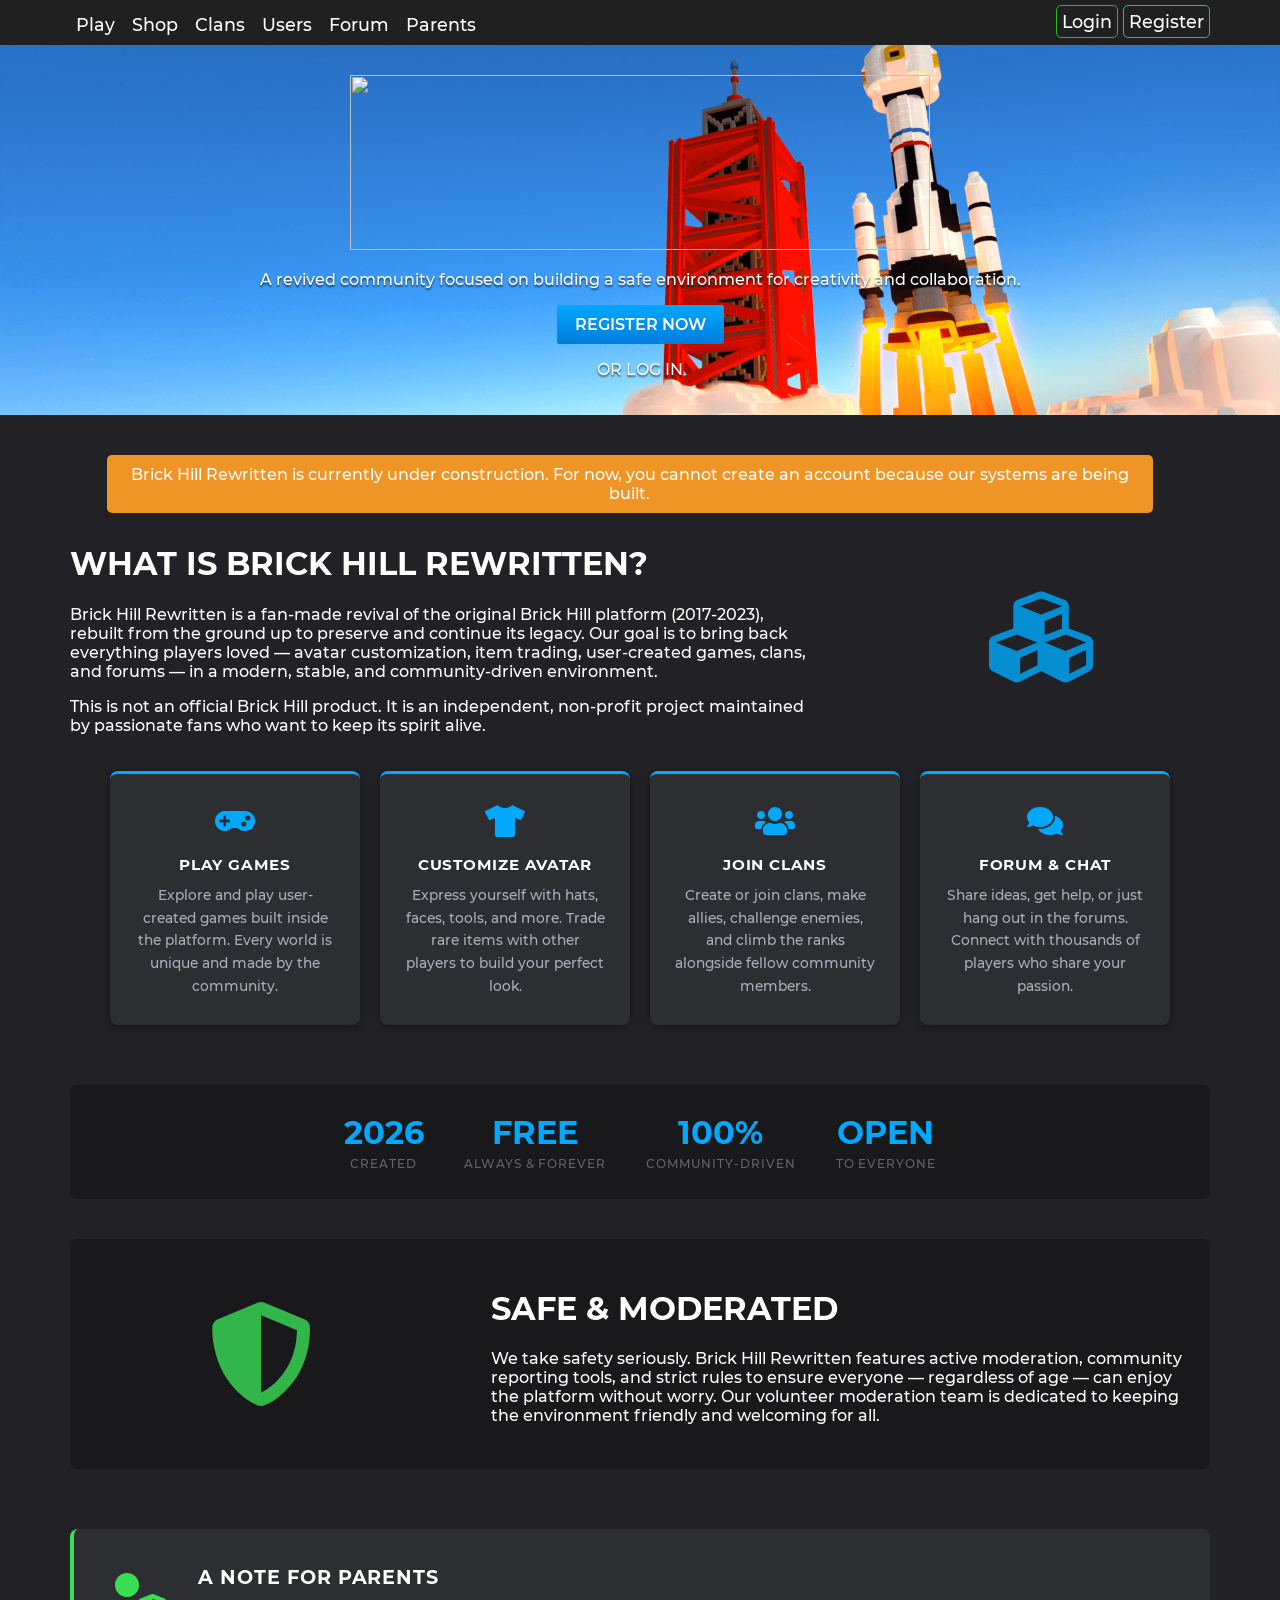
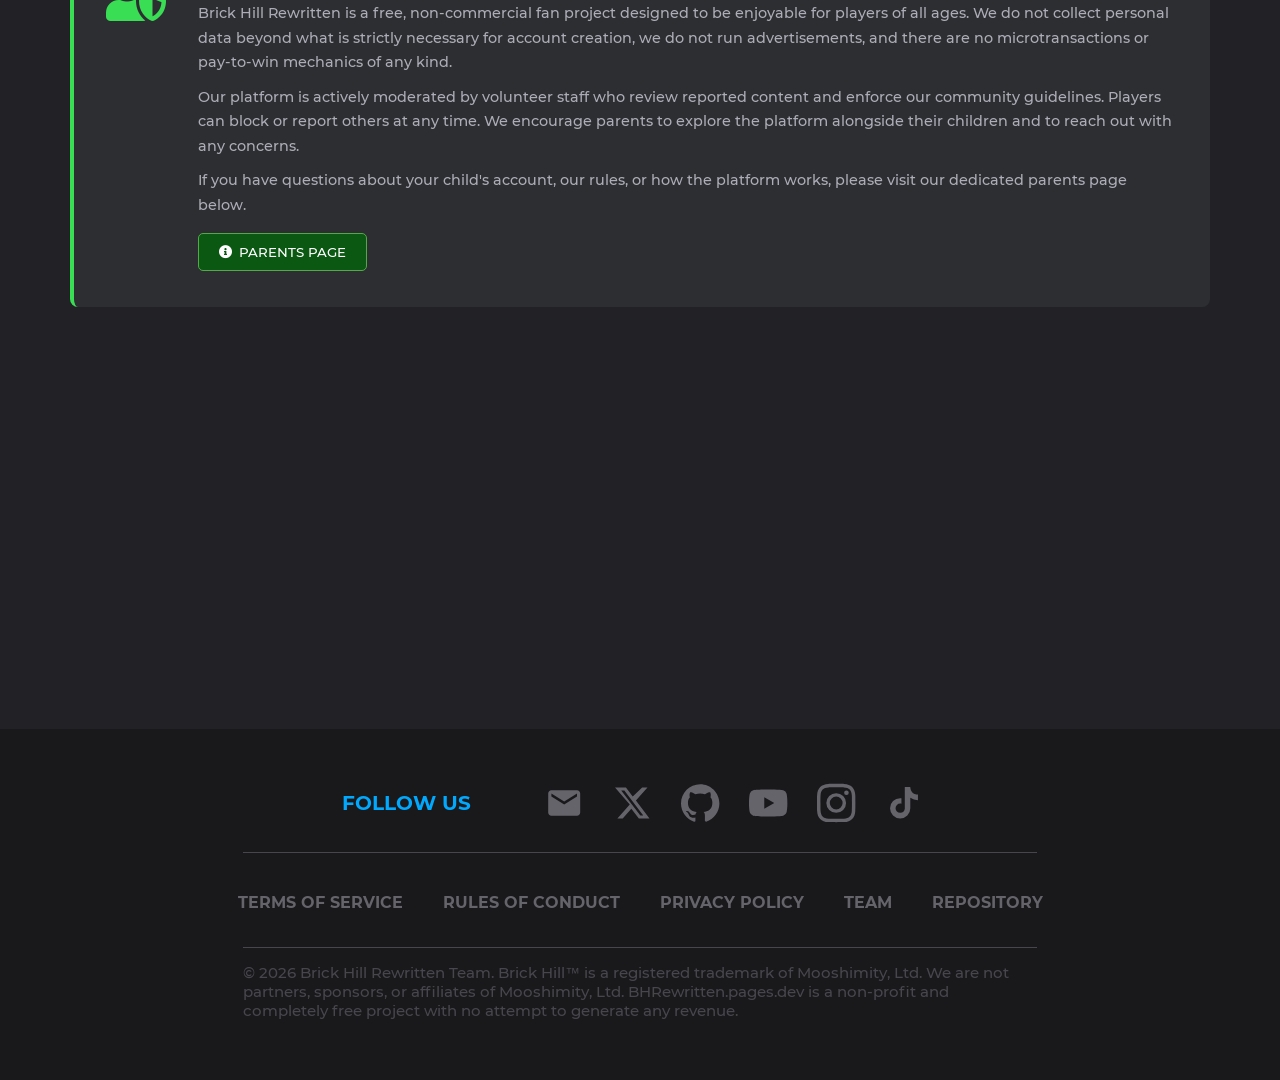
==== commit 4dea4966: "#064: Added construction banner" ====
--- a/index.html
+++ b/index.html
@@ -181,6 +181,9 @@
 </p>
 </div>
 
+          <div class="col-10-12 push-1-12">
+            <div class="alert warning">Brick Hill Rewritten is currently under construction. For now, you cannot create an account because our systems are being built.</div>
+        </div>
 <div class="main-holder grid">
 <notification id="notification-v" class="notification"></notification>
 
